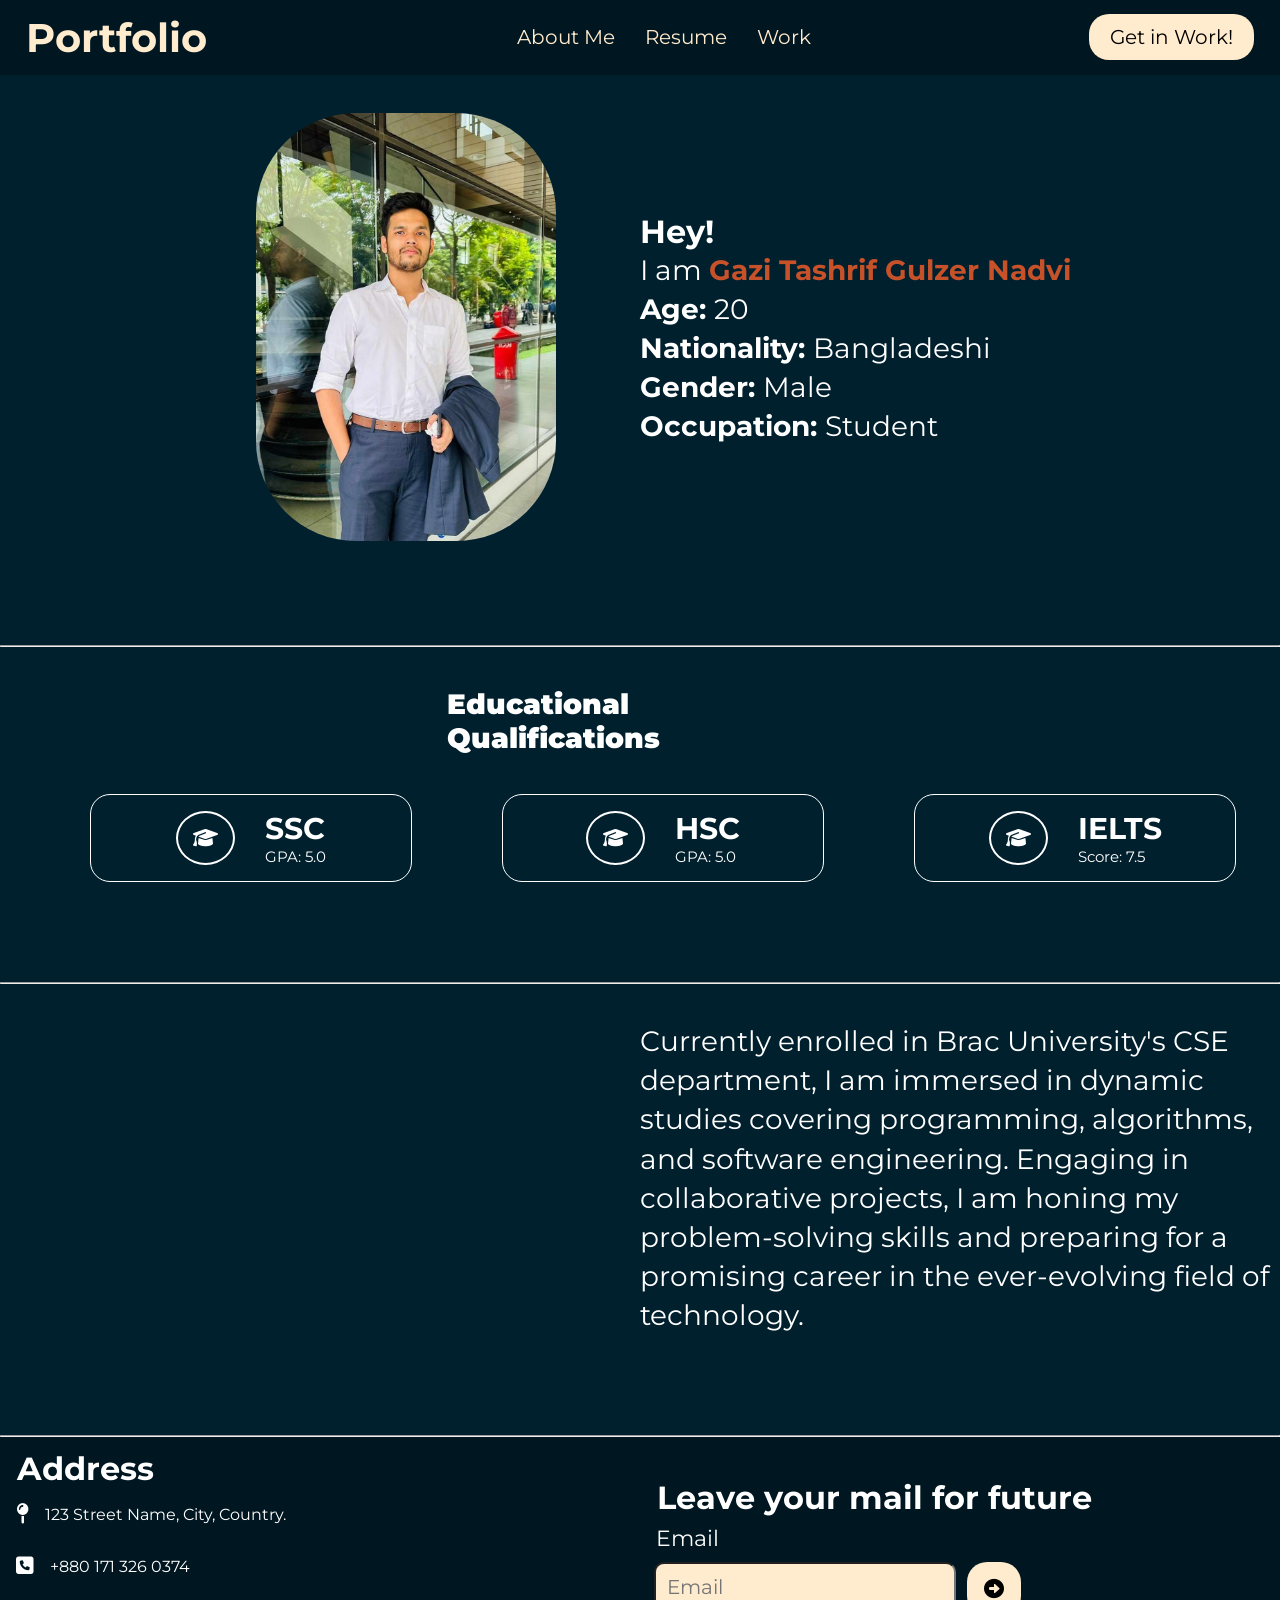
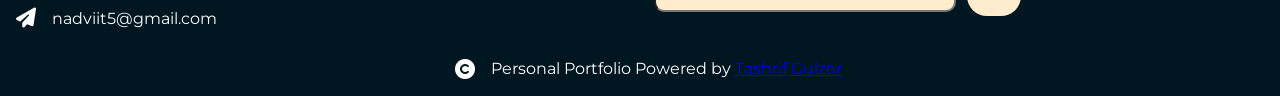
==== index.html @ d487ed5c "Add files via upload" ====
<!DOCTYPE html>
<html>
    <head>
        <meta charset="UTF-8">
        <meta name="viewport" content="width=device-width, initial-scale=1.0">
        <title>Portfolio</title>
        <link rel="stylesheet" href="x.css">
        <link rel="stylesheet" href="https://cdnjs.cloudflare.com/ajax/libs/font-awesome/6.4.2/css/all.min.css">
    </head>
    <body>
        <nav>
            <div class="row">
                <div class="col-4">
                    <h1>Portfolio</h1>
                </div>
                <div class="col-4">
                    <ul>
                        <li><a href="index.html">About Me</a></li>
                        <li><a href="#">Resume</a></li>
                        <li><a href="#">Work</a></li>
                    </ul>
                </div>
                <div class="col-4">
                    <button><p>Get in Work!</p></button>
                    
                </div>
            </div>
        </nav>
        <div class="container">
            <div class="row">
                <div class="col-6">
                    <img src="me.jpg" alt="Nadvi">
                </div>
                <div class="col-6 info">
                    <h1>Hey!</h1>
                    <p>I am <b class="flicker-animation">Gazi Tashrif Gulzer Nadvi</b></p>
                    <p><b>Age: </b>20</p>
                    <p><b>Nationality: </b>Bangladeshi</p>
                    <p><b>Gender: </b>Male</p>
                    <p><b>Occupation: </b>Student</p>
                </div>
            </div>
        </div>

        <hr>

        <header>Educational Qualifications</header>

        <div class="container">
            <div class="row">
                <div class="col-3 box">
                    <i class="fa-solid fa-graduation-cap"></i>
                    <div class="result">
                        <h1>SSC</h1>
                        <p>GPA: 5.0</p>
                    </div>
                </div>
                <div class="col-3 box">
                    <i class="fa-solid fa-graduation-cap"></i>
                    <div class="result">
                        <h1>HSC</h1>
                        <p>GPA: 5.0</p>
                    </div>
                </div>
                <div class="col-3 box">
                    <i class="fa-solid fa-graduation-cap"></i>
                    <div class="result">
                        <h1>IELTS</h1>
                        <p>Score: 7.5</p>
                    </div>
                </div>
            </div>
        </div>

        <hr>

        <div class="container">
            <div class="row">
                <div class="col-6">
                    <img src="https://th.bing.com/th/id/R.ac747a5780bc24dac1373ce93c0407ec?rik=k%2bmH39Siom0SNw&riu=http%3a%2f%2fblog.brac.net%2fwp-content%2fuploads%2f2014%2f01%2fBRAC-U-396x400.jpeg&ehk=rAen4sv8G%2bjflAZY8sUVjirXADnQ3%2f8BGHMHeflgrEE%3d&risl=&pid=ImgRaw&r=0&sres=1&sresct=1" alt="">
                </div>
                <div class="col-6">
                    <p>Currently enrolled in Brac University's CSE department, I am immersed in dynamic studies covering programming, algorithms, and software engineering. Engaging in collaborative projects, I am honing my problem-solving skills and preparing for a promising career in the ever-evolving field of technology.</p>
                </div>
            </div>
        </div>

        <hr>
        
        <footer>
            <div class="row">
                <div class="col-6">
                    <h1>Address</h1>
                    <div class="row">
                        <i class="fa-solid fa-map-pin"></i>
                        <span>123 Street Name, City, Country.</span><br/>
                    </div>
                    <div class="row">
                        <i class="fa-solid fa-square-phone"></i>
                        <span>+880 171 326 0374</span>
                    </div>
                    <div class="row">
                        <i class="fa-solid fa-paper-plane"></i>
                        <span>nadviit5@gmail.com</span>
                    </div>                    
                </div>
                <div class="col-6">
                    <h1>Leave your mail for future</h1>
                    <form action="email">Email</form>
                    <div class="row">
                        <input name="email" type="text" placeholder="Email">
                        <button><i class="fa-solid fa-circle-right"></i></button>
                    </div>
                </div>
            </div>
            <div class="credits">
                <ul>
                    <li><i class="fa-solid fa-copyright"></i></li>
                    <li><p>Personal Portfolio Powered by <a href="index.html">Tashrif Gulzer</a></p></li>
                </ul>
            </div>
        </footer>

    </body>
</html>
---- x.css ----
@import url('https://fonts.googleapis.com/css2?family=Montserrat:wght@300;500;600;700&display=swap');

*{
    margin: 0;
    padding: 0;
    font-family: "Montserrat", san-serif;
}

body{
    background-color: #00202e;
    color: #fff;
}

nav{
    padding-left:2%;
    padding-right:2%;
    padding-top: 1%;
    padding-bottom: 1%;
    justify-content: center;
    align-items: center;
    background-color: #001620;
}

nav div.row div.col-4 h1{
    color:blanchedalmond;
    font-size: 40px;
}

nav div.row div.col-4 ul{
    display: flex;
    margin: auto;
    margin-left: 20%;
    
}

nav div.row div.col-4 ul li{
    float:center;
    list-style: none;
}

nav div.row div.col-4 ul li a{
    text-decoration: none;
    color:blanchedalmond;
    padding-right: 30px;
    font-size: 20px;
}

nav div.row div.col-4 ul li a:hover{
    text-decoration: underline;
    color: #c7522a;
}

button{
    background-color: blanchedalmond;
    border: 1px solid transparent;
    font-size: 20px;
    padding-top: 10px;
    padding-left: 20px;
    padding-bottom: 10px;
    padding-right: 20px;
    border-radius: 20px;
}

button:hover{
    color: #fff;
    background-color: #c7522a;
    border-color: #ffffea;
    font-weight: 900;
}

nav div.row div.col-4 button{
    float:right;
}

div.container{
    width: 100%;
    margin-top: 3%;
}

div.container div.row div.col-6 img{
    width: 300px;
    border-radius: 100px;
    margin-left: 40%;
    transition: all 1.5s ease-in-out;
}

div.container div.row div.col-6>p{
    font-size: 28px;
    line-height: 1.4;
}

div.container div.row div.col-6>p b{
    font-weight: bolder;
}

div.container div.row div.info{
    display: block;
    margin: auto;
}

@keyframes flicker-animation {
    0%   {opacity: 1;}
    50% {opacity: 0;}
    100% {opacity: 1;}
  }
  
  .flicker-animation {
   color: #c7522a;
   animation: flicker-animation 0.0001s infinite;
}

hr{
    margin-top: 100px;;
}

header{
    width: 387px;
    margin: auto;
    padding-top: 40px;
    font-size: 28px;
    font-weight: 900;
}

i{
    border: 2px solid #fff;
    border-radius: 50%;
    padding:15px;
    font-size: 20px;
}

div.container div.row div.box{
    display: flex;
    justify-content: center;
    align-items: center;
    border: 1px solid #fff;
    margin-left: 90px;
    padding-top: 15px;
    padding-bottom: 15px;
    border-radius: 20px;
    transition: all 0.6s ease;
}

div.container div.row div.box .result{
    padding-left: 30px;
    font-size: 15px;
}

div.container div.row div.box:hover{
    color:#c7522a;
    border: 1px solid #c7522a;
    border-radius: 60%;
    background-color: #e5c185;
}

.current{
    margin-left: 30px;
}

footer{
    background-color: #001620;
}

footer i{
    border:1px solid transparent;
}

footer h1{
    margin-left: 17px;
    margin-top: 12px;
}

footer form{
    font-size: 22px;
    padding-left: 16px;
    border-top-width: 2px;
    padding-top: 8px;
}

footer input{
    font-size: 20px;
    padding: 11px;
    margin-left: 14px;
    margin-top: 7px;
    margin-right: 11px;
    border-radius: 10px;
    background-color: blanchedalmond;
    color: #00202e;
}

footer button{
    padding: 0px;
    margin-top: 10px;
}

.credits{
    display: flex;
    justify-content: center;
}

.credits ul li{
    list-style: none;
    padding-left: 0px;
    float: left;
}

.credits ul li p{
    padding-top: 15px;
}








.row{
    width: 100%;
    display: flex;
    flex-wrap:wrap;
    align-items:center;
}

.row::after{
    display: table;
    clear: both;
    content:"";
}


.col-1{width:8.33%;}
.col-2{width:16.66%;}
.col-3{width:25%;}
.col-4{width:33.33%;}
.col-5{width:41.66%;}
.col-6{width:50%;}
.col-7{width:58.33%;}
.col-8{width:66.66%;}
.col-9{width:75%;}
.col-10{width:83.33%;}
.col-11{width:91.66%;}
.col-12{width:100%;}
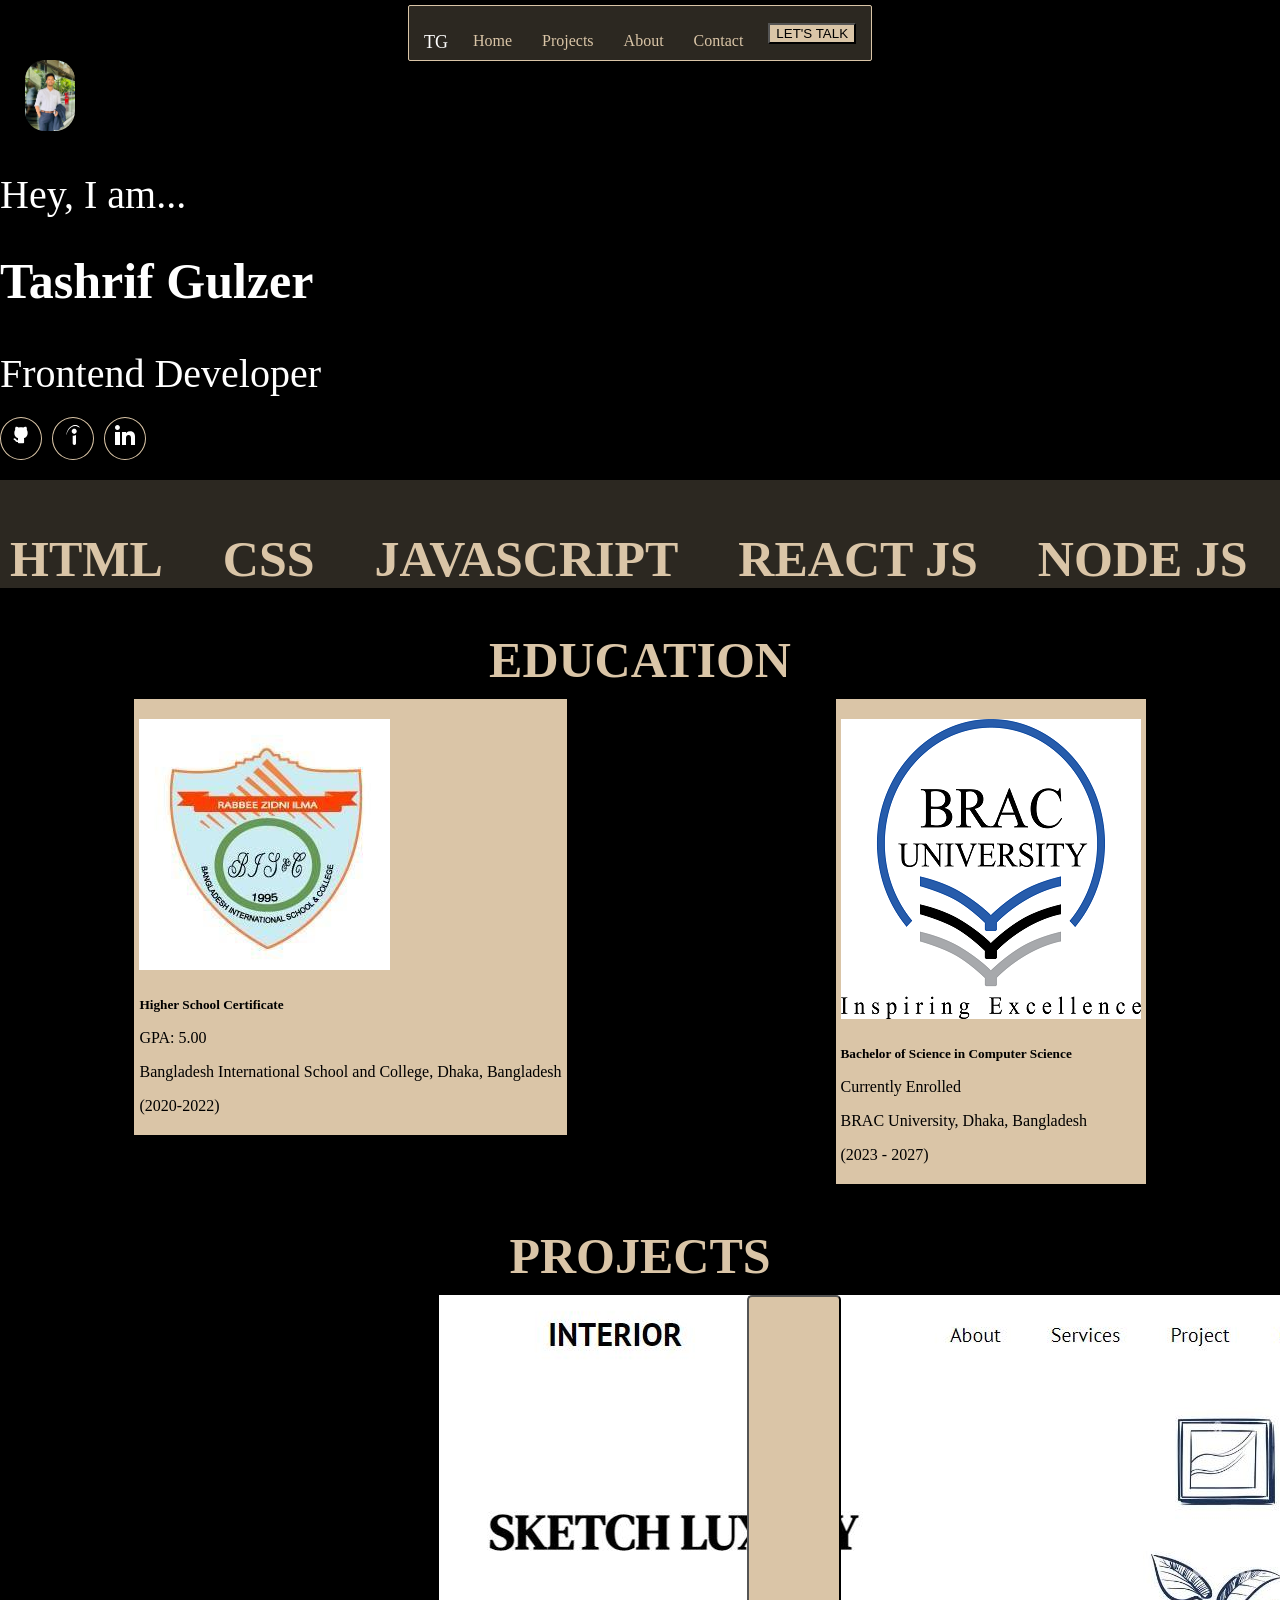
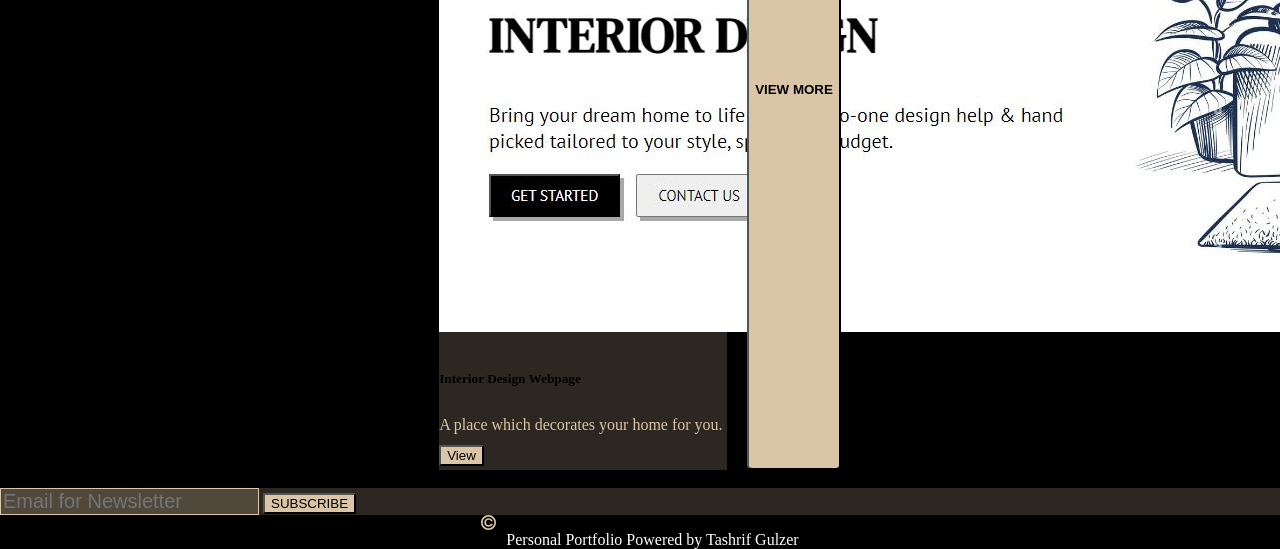
==== commit b1a9eae1: "Add files via upload" ====
--- a/index.html
+++ b/index.html
@@ -1,125 +1,224 @@
 <!DOCTYPE html>
-<html>
-    <head>
-        <meta charset="UTF-8">
-        <meta name="viewport" content="width=device-width, initial-scale=1.0">
-        <title>Portfolio</title>
-        <link rel="stylesheet" href="x.css">
-        <link rel="stylesheet" href="https://cdnjs.cloudflare.com/ajax/libs/font-awesome/6.4.2/css/all.min.css">
-    </head>
-    <body>
-        <nav>
-            <div class="row">
-                <div class="col-4">
-                    <h1>Portfolio</h1>
-                </div>
-                <div class="col-4">
-                    <ul>
-                        <li><a href="index.html">About Me</a></li>
-                        <li><a href="#">Resume</a></li>
-                        <li><a href="#">Work</a></li>
-                    </ul>
-                </div>
-                <div class="col-4">
-                    <button><p>Get in Work!</p></button>
-                    
-                </div>
-            </div>
-        </nav>
-        <div class="container">
-            <div class="row">
-                <div class="col-6">
-                    <img src="me.jpg" alt="Nadvi">
-                </div>
-                <div class="col-6 info">
-                    <h1>Hey!</h1>
-                    <p>I am <b class="flicker-animation">Gazi Tashrif Gulzer Nadvi</b></p>
-                    <p><b>Age: </b>20</p>
-                    <p><b>Nationality: </b>Bangladeshi</p>
-                    <p><b>Gender: </b>Male</p>
-                    <p><b>Occupation: </b>Student</p>
-                </div>
-            </div>
-        </div>
-
-        <hr>
-
-        <header>Educational Qualifications</header>
-
-        <div class="container">
-            <div class="row">
-                <div class="col-3 box">
-                    <i class="fa-solid fa-graduation-cap"></i>
-                    <div class="result">
-                        <h1>SSC</h1>
-                        <p>GPA: 5.0</p>
+<html lang="en">
+<head>
+    <meta charset="UTF-8">
+    <meta name="viewport" content="width=device-width, initial-scale=1.0">
+    <title>Tashrif Gulzer</title>
+    <link rel="stylesheet" href="style.css">
+    <link rel="stylesheet" href="bootstrap-5.0.2-dist\css\bootstrap-grid.min.css">
+    <link rel="stylesheet" href="bootstrap-5.0.2-dist\css\bootstrap.min.css">
+    <script src="script.js"></script>
+    
+</head>
+<body>
+   <nav class="navigateBar">
+    <div class="navigate navigate-all">
+        <p class="title">TG</p>
+        <p class="link home" id="home">Home</p>
+        <p class="link project" id="project">Projects</p>
+        <p class="link about" id="about">About</p>
+        <p class="link contact" id="contact">Contact</p>
+        <button onclick="" class="btn btn-talk" id="let-talk">LET'S TALK</button>
+    </div>
+    <div class="navigate navigate-sm">
+        <div class="navigate-flex">
+        <p class="title title-sm">TG</p>
+        <button onclick="" class="btn-talk open-button" id="open-button">
+            <?xml version="1.0" encoding="iso-8859-1"?>
+            <!-- Uploaded to: SVG Repo, www.svgrepo.com, Generator: SVG Repo Mixer Tools -->
+            <!DOCTYPE svg PUBLIC "-//W3C//DTD SVG 1.1//EN" "http://www.w3.org/Graphics/SVG/1.1/DTD/svg11.dtd">
+            <svg fill="#000000" version="1.1" id="Capa_1" xmlns="http://www.w3.org/2000/svg" xmlns:xlink="http://www.w3.org/1999/xlink" 
+                width="25px" height="25px" viewBox="0 0 24.75 24.75" xml:space="preserve"
+                >
+            <g>
+                <path d="M0,3.875c0-1.104,0.896-2,2-2h20.75c1.104,0,2,0.896,2,2s-0.896,2-2,2H2C0.896,5.875,0,4.979,0,3.875z M22.75,10.375H2
+                    c-1.104,0-2,0.896-2,2c0,1.104,0.896,2,2,2h20.75c1.104,0,2-0.896,2-2C24.75,11.271,23.855,10.375,22.75,10.375z M22.75,18.875H2
+                    c-1.104,0-2,0.896-2,2s0.896,2,2,2h20.75c1.104,0,2-0.896,2-2S23.855,18.875,22.75,18.875z" fill="#000"/>
+            </g>
+            </svg>
+        </div>
+    <div class="link-option" id="link-option">
+        <div class="open-link-option">
+            <p class="link home" id="home">Home</p>
+            <p class="link project" id="project">Projects</p>
+            <p class="link about" id="about">About</p>
+            <p class="link contact" id="contact">Contact</p>
+            <button onclick="" class="btn btn-talk" id="">LET'S TALK</button>
+        </div>
+    </div>
+    <!-- </div> -->
+   </nav>
+   <div class="row">
+    <div class="col-md-6 left-img">
+        <img src="me.jpg" class="img-fluid img-main" alt="Thumbnail picture">
+    </div>
+    <div class="col-md-6 write">
+        <div class="writing">
+            <p>Hey, I am...</p>
+            <h1>Tashrif Gulzer</h1>
+            <p class="occupation">Frontend Developer</p>
+        <div class="social-link">
+            <div class="github" id="github">
+                <?xml version="1.0" encoding="utf-8"?><!-- Uploaded to: SVG Repo, www.svgrepo.com, Generator: SVG Repo Mixer Tools -->
+<svg width="20px" height="20px" viewBox="0 0 24 24" fill="none" xmlns="http://www.w3.org/2000/svg">
+<path d="M18.6713 2.62664C18.5628 2.36483 18.3534 2.16452 18.0959 2.07627L18.094 2.07564L18.0922 2.07501L18.0884 2.07374L18.0805 2.07114L18.0636 2.06583C18.0518 2.06223 18.039 2.05856 18.0252 2.05487C17.9976 2.04749 17.966 2.04007 17.9305 2.03319C17.8593 2.01941 17.7728 2.00787 17.6708 2.00279C17.466 1.99259 17.2037 2.00858 16.8817 2.08054C16.3447 2.20053 15.6476 2.47464 14.7724 3.03631C14.7152 3.07302 14.6572 3.11096 14.5985 3.15016C14.5397 3.13561 14.4809 3.12155 14.422 3.108C12.8261 2.74083 11.1742 2.74083 9.57825 3.108C9.51933 3.12156 9.46049 3.13561 9.40173 3.15017C9.34298 3.11096 9.28499 3.07302 9.22775 3.03631C8.35163 2.47435 7.65291 2.20029 7.11455 2.08039C6.79179 2.00852 6.52891 1.99262 6.324 2.00278C6.22186 2.00784 6.13536 2.01931 6.06428 2.03299C6.0288 2.03982 5.99732 2.04717 5.96983 2.05447C5.95609 2.05812 5.94336 2.06176 5.93163 2.06531L5.91481 2.07056L5.90698 2.07311L5.9032 2.07437L5.90135 2.07499L5.89952 2.07561C5.63979 2.16397 5.42877 2.36623 5.32049 2.63061C4.91716 3.6154 4.8101 4.70134 5.00435 5.74306C5.01379 5.79367 5.02394 5.84418 5.0348 5.89458C4.99316 5.95373 4.9527 6.01368 4.91343 6.07439C4.30771 7.01089 3.98553 8.12791 4.00063 9.27493C4.00208 11.7315 4.71965 13.4139 5.9332 14.4965C6.62014 15.1093 7.41743 15.4844 8.21873 15.7208C8.31042 15.7479 8.40217 15.7731 8.49381 15.7967C8.48043 15.8432 8.46796 15.8901 8.45641 15.9373C8.40789 16.1357 8.37572 16.3394 8.36083 16.5461C8.35948 16.5648 8.35863 16.5835 8.35829 16.6022L8.32436 18.421L8.32417 18.4407C8.32417 18.4464 8.32417 18.4521 8.32417 18.4577C8.26262 18.473 8.20005 18.4843 8.13682 18.4916C7.942 18.5141 7.74467 18.4977 7.5561 18.4434C7.36752 18.3891 7.19127 18.2979 7.03752 18.1749C6.88377 18.0519 6.75553 17.8994 6.66031 17.7261L6.6505 17.7087C6.38836 17.2535 6.02627 16.8639 5.59142 16.5695C5.15656 16.275 4.6604 16.0836 4.14047 16.0099C3.59365 15.9324 3.08753 16.3128 3.01002 16.8597C2.93251 17.4065 3.31296 17.9126 3.85978 17.9901C4.07816 18.0211 4.28688 18.1015 4.47012 18.2256C4.65121 18.3482 4.80277 18.5103 4.9134 18.7C5.1346 19.0992 5.43165 19.4514 5.78801 19.7365C6.14753 20.0242 6.56032 20.2379 7.00272 20.3653C7.43348 20.4893 7.88392 20.5291 8.32949 20.4825C8.33039 20.7224 8.33103 20.9065 8.33103 21C8.33103 21.5523 8.75521 22 9.27847 22H14.7558C15.279 22 15.7032 21.5523 15.7032 21V17.2095C15.729 16.7802 15.685 16.3499 15.5738 15.9373C15.5585 15.8805 15.5419 15.824 15.5241 15.7679C15.5838 15.753 15.6435 15.7373 15.7032 15.7208C16.5277 15.4937 17.3513 15.1224 18.0588 14.4983C19.2791 13.4217 19.9982 11.7379 19.9996 9.27493C20.0147 8.12791 19.6925 7.01089 19.0868 6.07439C19.0475 6.01358 19.007 5.95354 18.9652 5.89429C18.976 5.84399 18.9861 5.79358 18.9955 5.74306C19.1893 4.69934 19.0795 3.61142 18.6713 2.62664Z" fill="#ffff"/>
+</svg>
+            </div>
+            <div class="indeed" id="indeed">
+                <?xml version="1.0" encoding="utf-8"?><!-- Uploaded to: SVG Repo, www.svgrepo.com, Generator: SVG Repo Mixer Tools -->
+<svg fill="#000000" width="20px" height="20px" viewBox="0 0 32 32" xmlns="http://www.w3.org/2000/svg">
+<path d="M19.76 13.745c-3.197 1.64-6.776-1.417-5.661-4.833 1.12-3.417 5.813-3.767 7.423-0.552 1.005 1.973 0.219 4.389-1.761 5.389zM15.469 0.76c3.291-1.197 7.057-1.135 9.875 1.313 0.593 0.489 1.063 1.115 1.364 1.828 0.281 0.916-1-0.095-1.172-0.224-0.891-0.609-1.853-1.099-2.869-1.464-5.552-1.697-10.803 1.396-14.047 6.208-1.323 2.12-2.333 4.423-3 6.833-0.063 0.297-0.156 0.584-0.281 0.86-0.145 0.271-0.068-0.735-0.068-0.765 0.12-1.005 0.313-2.005 0.573-2.985 1.505-5.244 4.839-9.609 9.625-11.609zM15.516 28.755v-11.687c0.333 0.036 0.645 0.052 0.979 0.052 1.516 0.005 3-0.412 4.297-1.193v12.823c0 1.1-0.204 1.907-0.699 2.439-0.495 0.541-1.197 0.839-1.932 0.812-0.724 0.027-1.421-0.271-1.907-0.812-0.489-0.537-0.744-1.349-0.744-2.433z" fill="#ffff"/>
+</svg>
+            </div>
+            <div class="linkedin" id="linkedin">
+                <?xml version="1.0" encoding="UTF-8" standalone="no"?>
+<!-- Uploaded to: SVG Repo, www.svgrepo.com, Generator: SVG Repo Mixer Tools -->
+<svg width="20px" height="20px" viewBox="0 0 20 20" version="1.1" xmlns="http://www.w3.org/2000/svg" xmlns:xlink="http://www.w3.org/1999/xlink">
+
+<title>linkedin [#161]</title>
+<desc>Created with Sketch.</desc>
+<defs>
+
+</defs>
+<g id="Page-1" stroke="none" stroke-width="1" fill="none" fill-rule="evenodd">
+    <g id="Dribbble-Light-Preview" transform="translate(-180.000000, -7479.000000)" fill="#fffff">
+        <g id="icons" transform="translate(56.000000, 160.000000)">
+            <path d="M144,7339 L140,7339 L140,7332.001 C140,7330.081 139.153,7329.01 137.634,7329.01 C135.981,7329.01 135,7330.126 135,7332.001 L135,7339 L131,7339 L131,7326 L135,7326 L135,7327.462 C135,7327.462 136.255,7325.26 139.083,7325.26 C141.912,7325.26 144,7326.986 144,7330.558 L144,7339 L144,7339 Z M126.442,7323.921 C125.093,7323.921 124,7322.819 124,7321.46 C124,7320.102 125.093,7319 126.442,7319 C127.79,7319 128.883,7320.102 128.883,7321.46 C128.884,7322.819 127.79,7323.921 126.442,7323.921 L126.442,7323.921 Z M124,7339 L129,7339 L129,7326 L124,7326 L124,7339 Z" id="linkedin-[#161]" fill="#ffff">
+
+</path>
+        </g>
+    </g>
+</g>
+</svg>
+            </div>
+        </div>
+        </div>
+    </div>
+   </div>
+   <div class="headline mb-5">
+    <div class="marquee">
+        <div class="marquee-content">
+            <p class="skill-set">HTML</p>
+            
+            <p class="skill-set">CSS</p>
+            
+            <p class="skill-set">Javascript</p>
+            
+            <p class="skill-set">React JS</p>
+            
+            <p class="skill-set">Node JS</p>
+            
+            <p class="skill-set">Bootstrap 5</p>
+            
+            <p class="skill-set">Python</p>
+            
+            <!-- Duplicate the content for seamless scrolling -->
+            <p class="skill-set">HTML</p>
+            <p class="skill-set">CSS</p>
+            <p class="skill-set">Javascript</p>
+            <p class="skill-set">React JS</p>
+            <p class="skill-set">Node JS</p>
+            <p class="skill-set">Bootstrap 5</p>
+            <p class="skill-set">Python</p>
+        </div>
+    </div>
+   </div>
+   <div class="education">
+    <div class="education-head">
+        <h1>EDUCATION</h1>
+    </div>
+    <div class="row edu">
+        <div class="col-md-6 mb-5">
+            <div class="card card-body-bg">
+                <div class="card-body ">
+                    <div class="row edu-card">
+                        <div class="col-md-3 mb-3">
+                            <img src="20232-bangladesh-international-school-college-logo.jpg" class="img-thumbnail" alt="...">
+                        </div>
+                        <div class="col-md-9">
+                            <h5 class="card-title">Higher School Certificate</h5>
+                            <p class="card-text">GPA: 5.00</p>
+                            <p class="card-text">Bangladesh International School and College, Dhaka, Bangladesh</p>
+                            <p class="card-text">(2020-2022)</p>
+                        </div>
                     </div>
                 </div>
-                <div class="col-3 box">
-                    <i class="fa-solid fa-graduation-cap"></i>
-                    <div class="result">
-                        <h1>HSC</h1>
-                        <p>GPA: 5.0</p>
+            </div>
+        </div>
+        <div class="col-md-6 mb-5">
+            <div class="card card-body-bg">
+                <div class="card-body">
+                    <div class="row edu-card">
+                        <div class="col-md-3 mb-3">
+                            <img src="bracu_logo.png" class="img-thumbnail" alt="...">
+                        </div>
+                        <div class="col-md-9">
+                            <h5 class="card-title">Bachelor of Science in Computer Science</h5>
+                            <p class="card-text">Currently Enrolled</p>
+                            <p class="card-text">BRAC University, Dhaka, Bangladesh</p>
+                            <p class="card-text">(2023 - 2027)</p>
+                        </div>
                     </div>
                 </div>
-                <div class="col-3 box">
-                    <i class="fa-solid fa-graduation-cap"></i>
-                    <div class="result">
-                        <h1>IELTS</h1>
-                        <p>Score: 7.5</p>
-                    </div>
-                </div>
-            </div>
-        </div>
-
-        <hr>
-
-        <div class="container">
-            <div class="row">
-                <div class="col-6">
-                    <img src="https://th.bing.com/th/id/R.ac747a5780bc24dac1373ce93c0407ec?rik=k%2bmH39Siom0SNw&riu=http%3a%2f%2fblog.brac.net%2fwp-content%2fuploads%2f2014%2f01%2fBRAC-U-396x400.jpeg&ehk=rAen4sv8G%2bjflAZY8sUVjirXADnQ3%2f8BGHMHeflgrEE%3d&risl=&pid=ImgRaw&r=0&sres=1&sresct=1" alt="">
-                </div>
-                <div class="col-6">
-                    <p>Currently enrolled in Brac University's CSE department, I am immersed in dynamic studies covering programming, algorithms, and software engineering. Engaging in collaborative projects, I am honing my problem-solving skills and preparing for a promising career in the ever-evolving field of technology.</p>
-                </div>
-            </div>
-        </div>
-
-        <hr>
-        
-        <footer>
-            <div class="row">
-                <div class="col-6">
-                    <h1>Address</h1>
-                    <div class="row">
-                        <i class="fa-solid fa-map-pin"></i>
-                        <span>123 Street Name, City, Country.</span><br/>
-                    </div>
-                    <div class="row">
-                        <i class="fa-solid fa-square-phone"></i>
-                        <span>+880 171 326 0374</span>
-                    </div>
-                    <div class="row">
-                        <i class="fa-solid fa-paper-plane"></i>
-                        <span>nadviit5@gmail.com</span>
-                    </div>                    
-                </div>
-                <div class="col-6">
-                    <h1>Leave your mail for future</h1>
-                    <form action="email">Email</form>
-                    <div class="row">
-                        <input name="email" type="text" placeholder="Email">
-                        <button><i class="fa-solid fa-circle-right"></i></button>
-                    </div>
-                </div>
-            </div>
-            <div class="credits">
-                <ul>
-                    <li><i class="fa-solid fa-copyright"></i></li>
-                    <li><p>Personal Portfolio Powered by <a href="index.html">Tashrif Gulzer</a></p></li>
-                </ul>
-            </div>
-        </footer>
-
-    </body>
+            </div>
+        </div>
+    </div>
+   </div>
+
+   <div class="project mb-5">
+    <div class="education-head">
+        <h1>PROJECTS</h1>
+    </div>
+    <div class="row project-row">
+        <div class="card col-3 project-display" style="width: 18rem;">
+            <img src="interior-pro-1.jpg" class="card-img-top" alt="...">
+            <div class="card-body project-body">
+            <h5 class="card-title">Interior Design Webpage</h5>
+            <p class="card-text">A place which decorates your home for you.</p>
+            <button onclick="" class="btn btn-talk btn-view" id="">View</button>
+            </div>
+        </div>
+        <!-- <div class="col-3 project-display"> -->
+            <button onclick="" class="col-3 btn btn-talk btn-view-more" id="view-more"><p>VIEW MORE</p></button>
+        <!-- </div> -->
+    </div>
+    </div>
+<br>
+    <div class="newsletter mb-3">
+        <div class="container-md row newsletter-inner">
+            <div class="input-group mb-5 mt-5">
+                <input type="text" class="form-control" placeholder="Email for Newsletter" aria-label="Recipient's username" aria-describedby="button-addon2">
+                <button onclick="subscribe()" class="btn btn-talk" type="button" id="button-addon2 btn-subscribe">SUBSCRIBE</button>
+              </div>              
+        </div>
+    </div>
+
+    <div class="footer mb-3">
+        <div class="container-md footer-inner">
+            <div class="copyright-logo">
+                <?xml version="1.0" encoding="iso-8859-1"?>
+                <!-- Uploaded to: SVG Repo, www.svgrepo.com, Generator: SVG Repo Mixer Tools -->
+                <!DOCTYPE svg PUBLIC "-//W3C//DTD SVG 1.1//EN" "http://www.w3.org/Graphics/SVG/1.1/DTD/svg11.dtd">
+                <svg fill="#DAC5A7" height="15px" width="15px" version="1.1" id="Capa_1" xmlns="http://www.w3.org/2000/svg" xmlns:xlink="http://www.w3.org/1999/xlink" 
+                    viewBox="0 0 367.467 367.467" xml:space="preserve">
+                <g>
+                    <path d="M183.73,0.018C82.427,0.018,0,82.404,0,183.733c0,101.289,82.427,183.716,183.73,183.716
+                        c101.315,0,183.737-82.427,183.737-183.716C367.467,82.404,285.045,0.018,183.73,0.018z M183.73,326.518
+                        c-78.743,0-142.798-64.052-142.798-142.784c0-78.766,64.055-142.817,142.798-142.817c78.752,0,142.807,64.052,142.807,142.817
+                        C326.536,262.466,262.481,326.518,183.73,326.518z"/>
+                    <path d="M244.036,217.014c-11.737,20.141-33.562,32.635-56.956,32.635c-36.329,0-65.921-29.585-65.921-65.915
+                        c0-36.36,29.592-65.955,65.921-65.955c23.395,0,45.219,12.54,56.956,32.641l1.517,2.627h44.28l-2.658-7.129
+                        c-7.705-20.413-21.225-37.769-39.122-50.157c-17.942-12.42-39.017-19.009-60.973-19.009c-58.981,0-106.946,48.006-106.946,106.982
+                        c0,58.98,47.965,106.941,106.946,106.941c21.956,0,43.03-6.567,60.973-19.006c17.897-12.391,31.417-29.741,39.122-50.154
+                        l2.658-7.133h-44.28L244.036,217.014z"/>
+                </g>
+                </svg>
+            </div>
+            <div class="copyright-writing">
+                <p>Personal Portfolio Powered by Tashrif Gulzer</p>
+            </div>
+        </div>
+    </div>
+
+</body>
 </html>
--- a/style.css
+++ b/style.css
@@ -0,0 +1,320 @@
+body{
+    margin: 0px;
+    padding: 0px;
+    background-color: #000 !important;
+}
+
+p, h1, h5{
+    margin-bottom: 0px !important;
+    color: white !important;
+}
+
+.navigateBar{
+    width: 100%;
+    display: flex;
+    justify-content: space-around;
+    height: 55px;
+    margin-bottom: 5px;
+}
+
+.navigate{
+    position: fixed;
+    width: auto;
+    display: flex;
+    gap: 20px;
+    align-items: center;
+    background-color: rgba(218, 197, 167, 0.2);
+    backdrop-filter: blur(20px);
+    border: 1px solid #DAC5A7;
+    padding-top: 5px;
+    padding-left: 15px;
+    padding-right: 15px;
+    padding-bottom: 5px;
+    border-radius: 2px;
+    margin-top: 5px;
+    color: #DAC5A7 !important;
+}
+
+.title{
+    font-size: 18px;
+}
+
+.link{
+    text-decoration: none;
+    color: #DAC5A7 !important;
+    cursor: pointer;
+    transition: color 0.8s ease;
+    transition: background-color 0.8s ease;
+    padding: 5px;
+    border-radius: 10px;
+    
+}
+
+.link:hover, .github:hover, .indeed:hover, .linkedin:hover, .open-button:hover{
+    color: white !important;
+    background-color: rgba(218, 197, 167, 0.3);
+
+}
+
+.btn-talk, .btn-project{
+    border-radius: 0px !important;
+    color: black !important;
+    background-color: #DAC5A7 !important;
+    transition: background-color 0.5s ease-in !important;
+}
+
+.btn-talk:hover, .btn-project:hover{
+    background-color: white !important;
+}
+
+.left-img{
+    width: 100px;
+    display: flex;
+    justify-content: center;
+    padding: 0% !important;
+
+}
+
+.img-main{
+    width: 50%;
+    height: 50%;
+    border-radius: 20px;
+    transition: margin-left 0.2s ease-in;
+}
+
+.img-main:hover{
+    margin-left: 20px;
+}
+
+.social-link{
+    margin-top: 20px;
+    display: flex;
+    gap: 10px;
+}
+
+.github, .indeed, .linkedin{
+    border: 1px solid #DAC5A7;
+    padding: 10px;
+    padding-top: 7px;
+    border-radius: 100%;
+    transition: background-color 0.8s ease;
+    cursor: pointer;
+}
+
+.row{
+    width: 100%;
+}
+
+.write{
+    width: auto;
+    display: flex;
+    flex-direction: column;
+    justify-content: center;
+    padding: 0% !important;
+}
+
+.writing p{
+    font-size: 40px;
+}
+
+.writing h1{
+    font-size: 50px;
+}
+
+.headline {
+    position: relative;
+    z-index: -2;
+    margin-top: 20px;
+    width: 100%;
+    overflow: hidden; /* Hides overflow to ensure continuous scrolling */
+    background-color:  rgba(218, 197, 167, 0.2);
+}
+
+.marquee {
+    display: flex;
+    white-space: nowrap; /* Prevents text wrapping */
+}
+
+.marquee-content {
+    display: flex;
+    gap: 40px;
+    animation: marquee 15s linear infinite; /* Adjust the duration as needed */
+}
+
+@keyframes marquee {
+    from {
+        transform: translateX(0);
+    }
+    to {
+        transform: translateX(-50%); /* Moves by 50% to create a continuous loop */
+    }
+}
+
+.skill-set {    
+    color: #DAC5A7 !important;
+    display: inline-block;
+    font-size: 50px;
+    font-weight: 900;
+    text-transform: uppercase;
+    padding: 0 10px; /* Adds spacing between items */
+}
+
+.education-head{
+    display: flex;
+    justify-content: center;
+    margin-bottom: 10px;
+    margin-top: 10px;
+}
+
+.education-head h1{
+    color: #DAC5A7 !important;
+}
+
+.edu{
+    display: flex;
+    justify-content: space-around !important;
+    margin: 0px !important;
+}
+
+.education-head h1{
+    font-size: 50px;
+    font-weight: 800;
+}
+
+.card-body-bg{
+    background-color: #DAC5A7 !important;
+    position: relative;
+    z-index: -2;
+}
+
+.card-title{
+    color: #000 !important;
+}
+
+.edu-card{
+    padding: 20px 5px 20px 5px;
+}
+
+.card-text{
+    color: black !important;
+}
+
+.project-row{
+    display: flex;
+    gap: 20px;
+    justify-content: center !important;
+}
+
+.project-display{
+    background-color: rgba(218, 197, 167, 0.2) !important;
+    line-height: 30px;
+}
+
+.project-body p{
+    color: #DAC5A7 !important;
+}
+
+.btn-view{
+    margin-top: 5px;
+}
+
+.btn-view-more{
+    border-radius: 5px !important;
+}
+
+.btn-view-more p{
+    font-weight: 800;
+    color: #000 !important;
+    
+}
+
+.newsletter{
+    background-color: rgba(218, 197, 167, 0.2) !important;
+    display: flex;
+    justify-content: center;
+}
+
+.newsletter-inner div input{
+    font-size: 20px;
+    background-color: rgba(218, 197, 167, 0.2);
+    color: #DAC5A7;
+    border: 1px solid #DAC5A7;
+}
+
+.footer-inner{
+    display: flex;
+    gap: 10px;
+    text-align: center;
+    align-content: center;
+    justify-content: center;
+}
+
+.navigate-sm{
+    width: 100%;
+    display: none;
+    /* display: block; */
+}
+
+.navigate-flex{
+    width: 100%;
+    justify-content: space-between;
+    display: none;
+    /* display: flex; */
+}
+
+.title-sm, .open-button{
+    font-size: 25px;
+    cursor: pointer;
+    padding: 0px 5px 0px 5px;
+}
+
+.link-option{
+    display: none;
+    /* display: block; */
+}
+
+.open-link-option{
+    display: flex;
+    flex-direction: column;
+    justify-content: center;
+    text-align: center;
+}
+
+@media screen and (max-width: 500px) {
+    .navigate-flex{
+        display: flex;
+    }
+    .navigate-sm{
+        display: block;
+    }
+
+    .navigate-all{
+        display: none;
+    }
+
+    .social-link{
+        justify-content: center;
+    }
+    .writing p{
+        font-size: 20px;
+    }
+    
+    .writing h1{
+        font-size: 40px;
+    }
+    .write{
+        width: 100%;
+        text-align: center;
+        justify-content: center;
+        padding: 0% !important;
+    }
+
+    .link-option{
+        display: none;
+        animation: slow-anime 2s ease;
+        height: 0%
+    }
+
+
+
+}
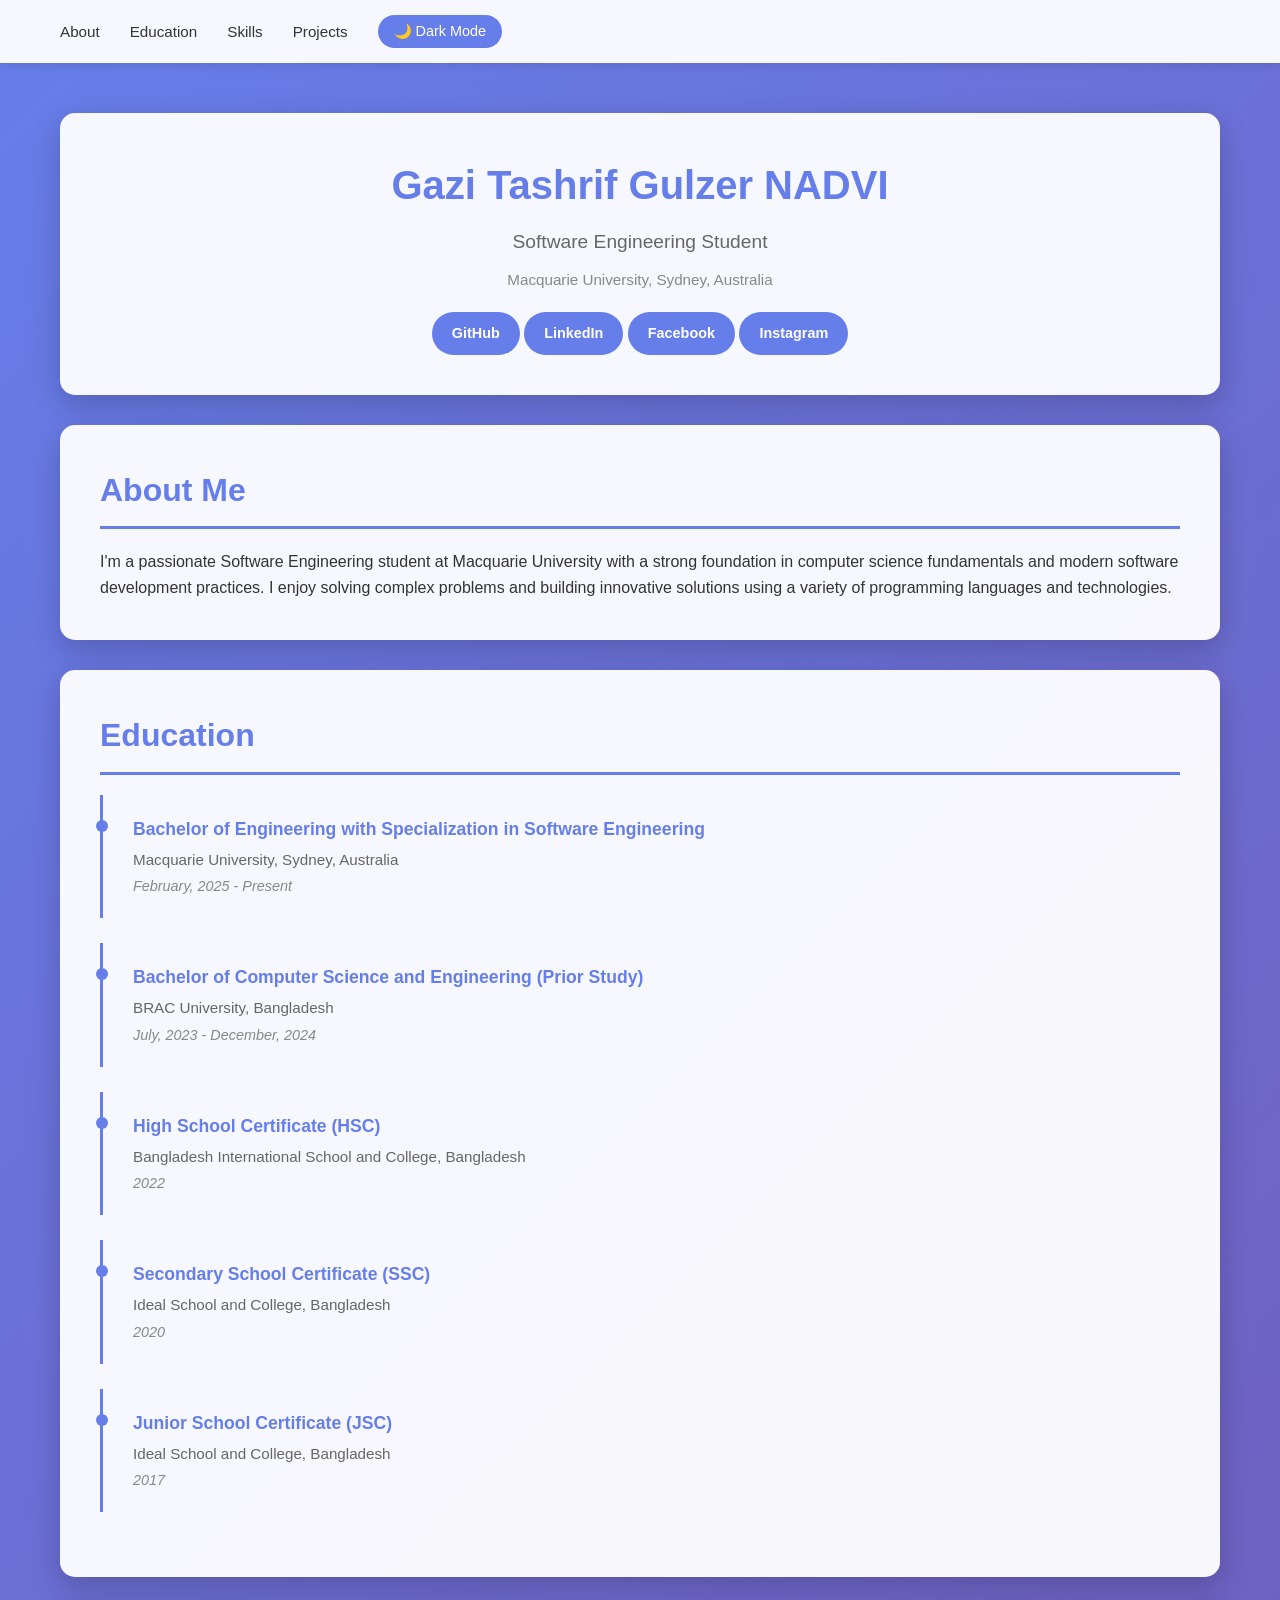
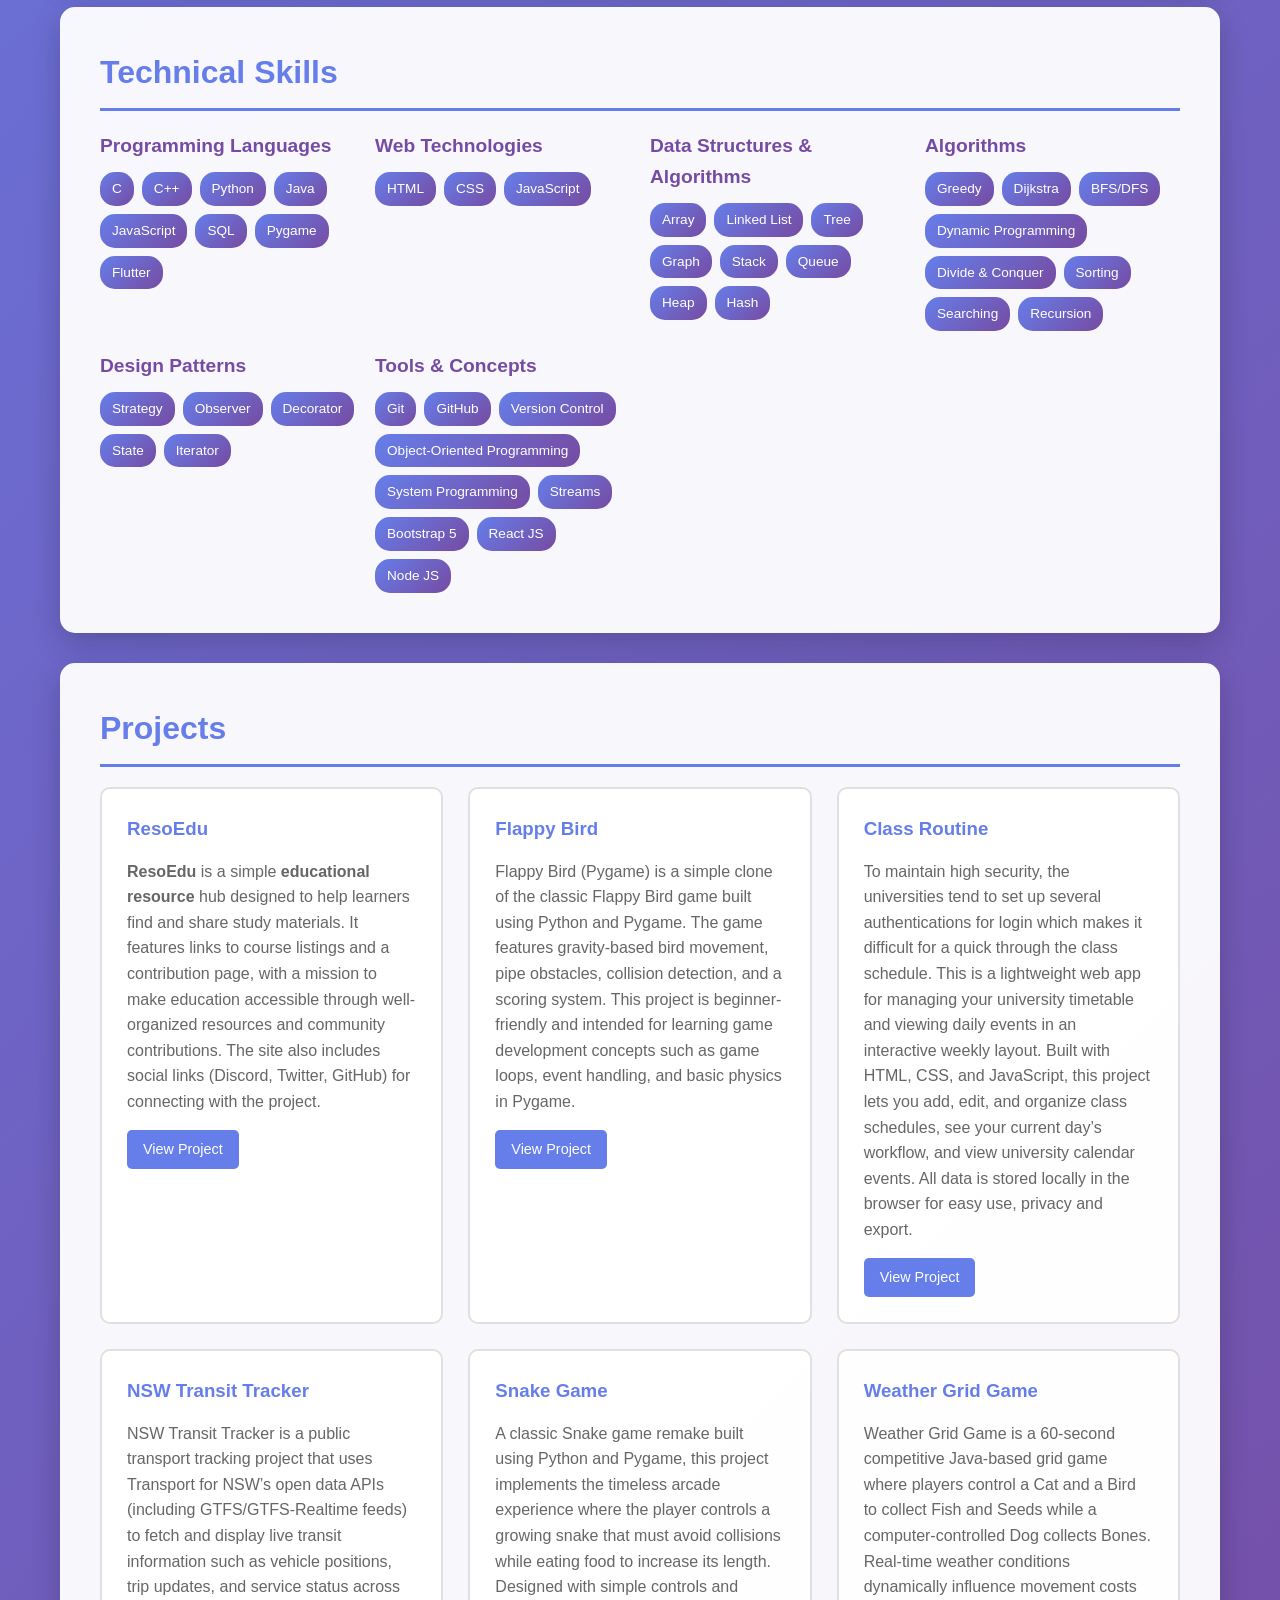
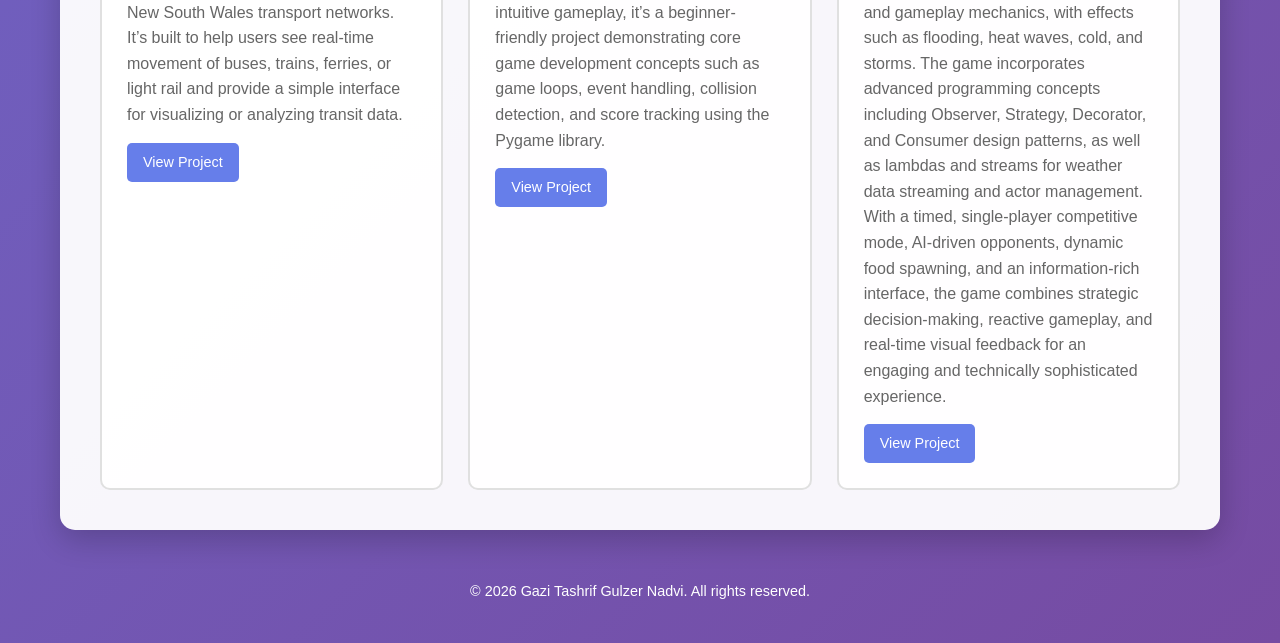
==== commit 1c3e4a72: "v4.0 - Redesigned profile - Minimalism - Reduced distraction - Straight to the point - Reduced f" ====
--- a/index.html
+++ b/index.html
@@ -1,224 +1,213 @@
-<!DOCTYPE html>
-<html lang="en">
-<head>
-    <meta charset="UTF-8">
-    <meta name="viewport" content="width=device-width, initial-scale=1.0">
-    <title>Tashrif Gulzer</title>
-    <link rel="stylesheet" href="style.css">
-    <link rel="stylesheet" href="bootstrap-5.0.2-dist\css\bootstrap-grid.min.css">
-    <link rel="stylesheet" href="bootstrap-5.0.2-dist\css\bootstrap.min.css">
-    <script src="script.js"></script>
-    
-</head>
-<body>
-   <nav class="navigateBar">
-    <div class="navigate navigate-all">
-        <p class="title">TG</p>
-        <p class="link home" id="home">Home</p>
-        <p class="link project" id="project">Projects</p>
-        <p class="link about" id="about">About</p>
-        <p class="link contact" id="contact">Contact</p>
-        <button onclick="" class="btn btn-talk" id="let-talk">LET'S TALK</button>
-    </div>
-    <div class="navigate navigate-sm">
-        <div class="navigate-flex">
-        <p class="title title-sm">TG</p>
-        <button onclick="" class="btn-talk open-button" id="open-button">
-            <?xml version="1.0" encoding="iso-8859-1"?>
-            <!-- Uploaded to: SVG Repo, www.svgrepo.com, Generator: SVG Repo Mixer Tools -->
-            <!DOCTYPE svg PUBLIC "-//W3C//DTD SVG 1.1//EN" "http://www.w3.org/Graphics/SVG/1.1/DTD/svg11.dtd">
-            <svg fill="#000000" version="1.1" id="Capa_1" xmlns="http://www.w3.org/2000/svg" xmlns:xlink="http://www.w3.org/1999/xlink" 
-                width="25px" height="25px" viewBox="0 0 24.75 24.75" xml:space="preserve"
-                >
-            <g>
-                <path d="M0,3.875c0-1.104,0.896-2,2-2h20.75c1.104,0,2,0.896,2,2s-0.896,2-2,2H2C0.896,5.875,0,4.979,0,3.875z M22.75,10.375H2
-                    c-1.104,0-2,0.896-2,2c0,1.104,0.896,2,2,2h20.75c1.104,0,2-0.896,2-2C24.75,11.271,23.855,10.375,22.75,10.375z M22.75,18.875H2
-                    c-1.104,0-2,0.896-2,2s0.896,2,2,2h20.75c1.104,0,2-0.896,2-2S23.855,18.875,22.75,18.875z" fill="#000"/>
-            </g>
-            </svg>
-        </div>
-    <div class="link-option" id="link-option">
-        <div class="open-link-option">
-            <p class="link home" id="home">Home</p>
-            <p class="link project" id="project">Projects</p>
-            <p class="link about" id="about">About</p>
-            <p class="link contact" id="contact">Contact</p>
-            <button onclick="" class="btn btn-talk" id="">LET'S TALK</button>
-        </div>
-    </div>
-    <!-- </div> -->
-   </nav>
-   <div class="row">
-    <div class="col-md-6 left-img">
-        <img src="me.jpg" class="img-fluid img-main" alt="Thumbnail picture">
-    </div>
-    <div class="col-md-6 write">
-        <div class="writing">
-            <p>Hey, I am...</p>
-            <h1>Tashrif Gulzer</h1>
-            <p class="occupation">Frontend Developer</p>
-        <div class="social-link">
-            <div class="github" id="github">
-                <?xml version="1.0" encoding="utf-8"?><!-- Uploaded to: SVG Repo, www.svgrepo.com, Generator: SVG Repo Mixer Tools -->
-<svg width="20px" height="20px" viewBox="0 0 24 24" fill="none" xmlns="http://www.w3.org/2000/svg">
-<path d="M18.6713 2.62664C18.5628 2.36483 18.3534 2.16452 18.0959 2.07627L18.094 2.07564L18.0922 2.07501L18.0884 2.07374L18.0805 2.07114L18.0636 2.06583C18.0518 2.06223 18.039 2.05856 18.0252 2.05487C17.9976 2.04749 17.966 2.04007 17.9305 2.03319C17.8593 2.01941 17.7728 2.00787 17.6708 2.00279C17.466 1.99259 17.2037 2.00858 16.8817 2.08054C16.3447 2.20053 15.6476 2.47464 14.7724 3.03631C14.7152 3.07302 14.6572 3.11096 14.5985 3.15016C14.5397 3.13561 14.4809 3.12155 14.422 3.108C12.8261 2.74083 11.1742 2.74083 9.57825 3.108C9.51933 3.12156 9.46049 3.13561 9.40173 3.15017C9.34298 3.11096 9.28499 3.07302 9.22775 3.03631C8.35163 2.47435 7.65291 2.20029 7.11455 2.08039C6.79179 2.00852 6.52891 1.99262 6.324 2.00278C6.22186 2.00784 6.13536 2.01931 6.06428 2.03299C6.0288 2.03982 5.99732 2.04717 5.96983 2.05447C5.95609 2.05812 5.94336 2.06176 5.93163 2.06531L5.91481 2.07056L5.90698 2.07311L5.9032 2.07437L5.90135 2.07499L5.89952 2.07561C5.63979 2.16397 5.42877 2.36623 5.32049 2.63061C4.91716 3.6154 4.8101 4.70134 5.00435 5.74306C5.01379 5.79367 5.02394 5.84418 5.0348 5.89458C4.99316 5.95373 4.9527 6.01368 4.91343 6.07439C4.30771 7.01089 3.98553 8.12791 4.00063 9.27493C4.00208 11.7315 4.71965 13.4139 5.9332 14.4965C6.62014 15.1093 7.41743 15.4844 8.21873 15.7208C8.31042 15.7479 8.40217 15.7731 8.49381 15.7967C8.48043 15.8432 8.46796 15.8901 8.45641 15.9373C8.40789 16.1357 8.37572 16.3394 8.36083 16.5461C8.35948 16.5648 8.35863 16.5835 8.35829 16.6022L8.32436 18.421L8.32417 18.4407C8.32417 18.4464 8.32417 18.4521 8.32417 18.4577C8.26262 18.473 8.20005 18.4843 8.13682 18.4916C7.942 18.5141 7.74467 18.4977 7.5561 18.4434C7.36752 18.3891 7.19127 18.2979 7.03752 18.1749C6.88377 18.0519 6.75553 17.8994 6.66031 17.7261L6.6505 17.7087C6.38836 17.2535 6.02627 16.8639 5.59142 16.5695C5.15656 16.275 4.6604 16.0836 4.14047 16.0099C3.59365 15.9324 3.08753 16.3128 3.01002 16.8597C2.93251 17.4065 3.31296 17.9126 3.85978 17.9901C4.07816 18.0211 4.28688 18.1015 4.47012 18.2256C4.65121 18.3482 4.80277 18.5103 4.9134 18.7C5.1346 19.0992 5.43165 19.4514 5.78801 19.7365C6.14753 20.0242 6.56032 20.2379 7.00272 20.3653C7.43348 20.4893 7.88392 20.5291 8.32949 20.4825C8.33039 20.7224 8.33103 20.9065 8.33103 21C8.33103 21.5523 8.75521 22 9.27847 22H14.7558C15.279 22 15.7032 21.5523 15.7032 21V17.2095C15.729 16.7802 15.685 16.3499 15.5738 15.9373C15.5585 15.8805 15.5419 15.824 15.5241 15.7679C15.5838 15.753 15.6435 15.7373 15.7032 15.7208C16.5277 15.4937 17.3513 15.1224 18.0588 14.4983C19.2791 13.4217 19.9982 11.7379 19.9996 9.27493C20.0147 8.12791 19.6925 7.01089 19.0868 6.07439C19.0475 6.01358 19.007 5.95354 18.9652 5.89429C18.976 5.84399 18.9861 5.79358 18.9955 5.74306C19.1893 4.69934 19.0795 3.61142 18.6713 2.62664Z" fill="#ffff"/>
-</svg>
-            </div>
-            <div class="indeed" id="indeed">
-                <?xml version="1.0" encoding="utf-8"?><!-- Uploaded to: SVG Repo, www.svgrepo.com, Generator: SVG Repo Mixer Tools -->
-<svg fill="#000000" width="20px" height="20px" viewBox="0 0 32 32" xmlns="http://www.w3.org/2000/svg">
-<path d="M19.76 13.745c-3.197 1.64-6.776-1.417-5.661-4.833 1.12-3.417 5.813-3.767 7.423-0.552 1.005 1.973 0.219 4.389-1.761 5.389zM15.469 0.76c3.291-1.197 7.057-1.135 9.875 1.313 0.593 0.489 1.063 1.115 1.364 1.828 0.281 0.916-1-0.095-1.172-0.224-0.891-0.609-1.853-1.099-2.869-1.464-5.552-1.697-10.803 1.396-14.047 6.208-1.323 2.12-2.333 4.423-3 6.833-0.063 0.297-0.156 0.584-0.281 0.86-0.145 0.271-0.068-0.735-0.068-0.765 0.12-1.005 0.313-2.005 0.573-2.985 1.505-5.244 4.839-9.609 9.625-11.609zM15.516 28.755v-11.687c0.333 0.036 0.645 0.052 0.979 0.052 1.516 0.005 3-0.412 4.297-1.193v12.823c0 1.1-0.204 1.907-0.699 2.439-0.495 0.541-1.197 0.839-1.932 0.812-0.724 0.027-1.421-0.271-1.907-0.812-0.489-0.537-0.744-1.349-0.744-2.433z" fill="#ffff"/>
-</svg>
-            </div>
-            <div class="linkedin" id="linkedin">
-                <?xml version="1.0" encoding="UTF-8" standalone="no"?>
-<!-- Uploaded to: SVG Repo, www.svgrepo.com, Generator: SVG Repo Mixer Tools -->
-<svg width="20px" height="20px" viewBox="0 0 20 20" version="1.1" xmlns="http://www.w3.org/2000/svg" xmlns:xlink="http://www.w3.org/1999/xlink">
-
-<title>linkedin [#161]</title>
-<desc>Created with Sketch.</desc>
-<defs>
-
-</defs>
-<g id="Page-1" stroke="none" stroke-width="1" fill="none" fill-rule="evenodd">
-    <g id="Dribbble-Light-Preview" transform="translate(-180.000000, -7479.000000)" fill="#fffff">
-        <g id="icons" transform="translate(56.000000, 160.000000)">
-            <path d="M144,7339 L140,7339 L140,7332.001 C140,7330.081 139.153,7329.01 137.634,7329.01 C135.981,7329.01 135,7330.126 135,7332.001 L135,7339 L131,7339 L131,7326 L135,7326 L135,7327.462 C135,7327.462 136.255,7325.26 139.083,7325.26 C141.912,7325.26 144,7326.986 144,7330.558 L144,7339 L144,7339 Z M126.442,7323.921 C125.093,7323.921 124,7322.819 124,7321.46 C124,7320.102 125.093,7319 126.442,7319 C127.79,7319 128.883,7320.102 128.883,7321.46 C128.884,7322.819 127.79,7323.921 126.442,7323.921 L126.442,7323.921 Z M124,7339 L129,7339 L129,7326 L124,7326 L124,7339 Z" id="linkedin-[#161]" fill="#ffff">
-
-</path>
-        </g>
-    </g>
-</g>
-</svg>
-            </div>
-        </div>
-        </div>
-    </div>
-   </div>
-   <div class="headline mb-5">
-    <div class="marquee">
-        <div class="marquee-content">
-            <p class="skill-set">HTML</p>
-            
-            <p class="skill-set">CSS</p>
-            
-            <p class="skill-set">Javascript</p>
-            
-            <p class="skill-set">React JS</p>
-            
-            <p class="skill-set">Node JS</p>
-            
-            <p class="skill-set">Bootstrap 5</p>
-            
-            <p class="skill-set">Python</p>
-            
-            <!-- Duplicate the content for seamless scrolling -->
-            <p class="skill-set">HTML</p>
-            <p class="skill-set">CSS</p>
-            <p class="skill-set">Javascript</p>
-            <p class="skill-set">React JS</p>
-            <p class="skill-set">Node JS</p>
-            <p class="skill-set">Bootstrap 5</p>
-            <p class="skill-set">Python</p>
-        </div>
-    </div>
-   </div>
-   <div class="education">
-    <div class="education-head">
-        <h1>EDUCATION</h1>
-    </div>
-    <div class="row edu">
-        <div class="col-md-6 mb-5">
-            <div class="card card-body-bg">
-                <div class="card-body ">
-                    <div class="row edu-card">
-                        <div class="col-md-3 mb-3">
-                            <img src="20232-bangladesh-international-school-college-logo.jpg" class="img-thumbnail" alt="...">
-                        </div>
-                        <div class="col-md-9">
-                            <h5 class="card-title">Higher School Certificate</h5>
-                            <p class="card-text">GPA: 5.00</p>
-                            <p class="card-text">Bangladesh International School and College, Dhaka, Bangladesh</p>
-                            <p class="card-text">(2020-2022)</p>
-                        </div>
-                    </div>
-                </div>
-            </div>
-        </div>
-        <div class="col-md-6 mb-5">
-            <div class="card card-body-bg">
-                <div class="card-body">
-                    <div class="row edu-card">
-                        <div class="col-md-3 mb-3">
-                            <img src="bracu_logo.png" class="img-thumbnail" alt="...">
-                        </div>
-                        <div class="col-md-9">
-                            <h5 class="card-title">Bachelor of Science in Computer Science</h5>
-                            <p class="card-text">Currently Enrolled</p>
-                            <p class="card-text">BRAC University, Dhaka, Bangladesh</p>
-                            <p class="card-text">(2023 - 2027)</p>
-                        </div>
-                    </div>
-                </div>
-            </div>
-        </div>
-    </div>
-   </div>
-
-   <div class="project mb-5">
-    <div class="education-head">
-        <h1>PROJECTS</h1>
-    </div>
-    <div class="row project-row">
-        <div class="card col-3 project-display" style="width: 18rem;">
-            <img src="interior-pro-1.jpg" class="card-img-top" alt="...">
-            <div class="card-body project-body">
-            <h5 class="card-title">Interior Design Webpage</h5>
-            <p class="card-text">A place which decorates your home for you.</p>
-            <button onclick="" class="btn btn-talk btn-view" id="">View</button>
-            </div>
-        </div>
-        <!-- <div class="col-3 project-display"> -->
-            <button onclick="" class="col-3 btn btn-talk btn-view-more" id="view-more"><p>VIEW MORE</p></button>
-        <!-- </div> -->
-    </div>
-    </div>
-<br>
-    <div class="newsletter mb-3">
-        <div class="container-md row newsletter-inner">
-            <div class="input-group mb-5 mt-5">
-                <input type="text" class="form-control" placeholder="Email for Newsletter" aria-label="Recipient's username" aria-describedby="button-addon2">
-                <button onclick="subscribe()" class="btn btn-talk" type="button" id="button-addon2 btn-subscribe">SUBSCRIBE</button>
-              </div>              
-        </div>
-    </div>
-
-    <div class="footer mb-3">
-        <div class="container-md footer-inner">
-            <div class="copyright-logo">
-                <?xml version="1.0" encoding="iso-8859-1"?>
-                <!-- Uploaded to: SVG Repo, www.svgrepo.com, Generator: SVG Repo Mixer Tools -->
-                <!DOCTYPE svg PUBLIC "-//W3C//DTD SVG 1.1//EN" "http://www.w3.org/Graphics/SVG/1.1/DTD/svg11.dtd">
-                <svg fill="#DAC5A7" height="15px" width="15px" version="1.1" id="Capa_1" xmlns="http://www.w3.org/2000/svg" xmlns:xlink="http://www.w3.org/1999/xlink" 
-                    viewBox="0 0 367.467 367.467" xml:space="preserve">
-                <g>
-                    <path d="M183.73,0.018C82.427,0.018,0,82.404,0,183.733c0,101.289,82.427,183.716,183.73,183.716
-                        c101.315,0,183.737-82.427,183.737-183.716C367.467,82.404,285.045,0.018,183.73,0.018z M183.73,326.518
-                        c-78.743,0-142.798-64.052-142.798-142.784c0-78.766,64.055-142.817,142.798-142.817c78.752,0,142.807,64.052,142.807,142.817
-                        C326.536,262.466,262.481,326.518,183.73,326.518z"/>
-                    <path d="M244.036,217.014c-11.737,20.141-33.562,32.635-56.956,32.635c-36.329,0-65.921-29.585-65.921-65.915
-                        c0-36.36,29.592-65.955,65.921-65.955c23.395,0,45.219,12.54,56.956,32.641l1.517,2.627h44.28l-2.658-7.129
-                        c-7.705-20.413-21.225-37.769-39.122-50.157c-17.942-12.42-39.017-19.009-60.973-19.009c-58.981,0-106.946,48.006-106.946,106.982
-                        c0,58.98,47.965,106.941,106.946,106.941c21.956,0,43.03-6.567,60.973-19.006c17.897-12.391,31.417-29.741,39.122-50.154
-                        l2.658-7.133h-44.28L244.036,217.014z"/>
-                </g>
-                </svg>
-            </div>
-            <div class="copyright-writing">
-                <p>Personal Portfolio Powered by Tashrif Gulzer</p>
-            </div>
-        </div>
-    </div>
-
-</body>
+<!DOCTYPE html>
+<html lang="en">
+<head>
+    <meta charset="UTF-8">
+    <meta name="viewport" content="width=device-width, initial-scale=1.0">
+    <title>Gazi Tashrif Gulzer Nadvi - Portfolio</title>
+    <link rel="stylesheet" href="style.css">
+</head>
+<body>
+    <nav>
+        <div class="nav-container">
+            <button class="mobile-menu-btn" onclick="toggleMenu()">Menu</button>
+            <ul class="nav-links" id="navLinks">
+                <li><a href="#about">About</a></li>
+                <li><a href="#education">Education</a></li>
+                <li><a href="#skills">Skills</a></li>
+                <li><a href="#projects">Projects</a></li>
+                <li><button class="theme-toggle" onclick="toggleTheme()">🌙 Dark Mode</button></li>
+            </ul>
+        </div>
+    </nav>
+
+    <div class="container">
+        <header>
+            <h1>Gazi Tashrif Gulzer NADVI</h1>
+            <p class="subtitle">Software Engineering Student</p>
+            <p class="location">Macquarie University, Sydney, Australia</p>
+            
+            <div class="social-links">
+                <b>
+                <a href="https://github.com/GTashrif" target="_blank">GitHub</a>
+                <a href="https://www.linkedin.com/in/tashrif-gulzer-10a506315/" target="_blank">LinkedIn</a>
+                <a href="https://www.facebook.com/share/1KdsqDmXCo/?mibextid=wwXIfr" target="_blank">Facebook</a>
+                <a href="https://www.instagram.com/_tashrif.g.nadvi_/" target="_blank">Instagram</a>
+                </b>
+            </div>
+        </header>
+
+        <section class="section" id="about">
+            <h2>About Me</h2>
+            <p>I'm a passionate Software Engineering student at Macquarie University with a strong foundation in computer science fundamentals and modern software development practices. I enjoy solving complex problems and building innovative solutions using a variety of programming languages and technologies.</p>
+        </section>
+
+        <section class="section" id="education">
+            <h2>Education</h2>
+            <div class="education-timeline">
+                <div class="education-item">
+                    <h3>Bachelor of Engineering with Specialization in Software Engineering</h3>
+                    <p class="institution">Macquarie University, Sydney, Australia</p>
+                    <p class="year">February, 2025 - Present</p>
+                </div>
+
+                <div class="education-item">
+                    <h3>Bachelor of Computer Science and Engineering (Prior Study)</h3>
+                    <p class="institution">BRAC University, Bangladesh</p>
+                    <p class="year">July, 2023 - December, 2024</p>
+                </div>
+
+                <div class="education-item">
+                    <h3>High School Certificate (HSC)</h3>
+                    <p class="institution">Bangladesh International School and College, Bangladesh</p>
+                    <p class="year">2022</p>
+                </div>
+
+                <div class="education-item">
+                    <h3>Secondary School Certificate (SSC)</h3>
+                    <p class="institution">Ideal School and College, Bangladesh</p>
+                    <p class="year">2020</p>
+                </div>
+
+                <div class="education-item">
+                    <h3>Junior School Certificate (JSC)</h3>
+                    <p class="institution">Ideal School and College, Bangladesh</p>
+                    <p class="year">2017</p>
+                </div>
+            </div>
+        </section>
+
+        <section class="section" id="skills">
+            <h2>Technical Skills</h2>
+            <div class="skills-grid">
+                <div class="skill-category">
+                    <h3>Programming Languages</h3>
+                    <div class="skill-tags">
+                        <span class="skill-tag">C</span>
+                        <span class="skill-tag">C++</span>
+                        <span class="skill-tag">Python</span>
+                        <span class="skill-tag">Java</span>
+                        <span class="skill-tag">JavaScript</span>
+                        <span class="skill-tag">SQL</span>
+                        <span class="skill-tag">Pygame</span>
+                        <span class="skill-tag">Flutter</span>
+                    </div>
+                </div>
+
+                <div class="skill-category">
+                    <h3>Web Technologies</h3>
+                    <div class="skill-tags">
+                        <span class="skill-tag">HTML</span>
+                        <span class="skill-tag">CSS</span>
+                        <span class="skill-tag">JavaScript</span>
+                    </div>
+                </div>
+
+                <div class="skill-category">
+                    <h3>Data Structures & Algorithms</h3>
+                    <div class="skill-tags">
+                        <span class="skill-tag">Array</span>
+                        <span class="skill-tag">Linked List</span>
+                        <span class="skill-tag">Tree</span>
+                        <span class="skill-tag">Graph</span>
+                        <span class="skill-tag">Stack</span>
+                        <span class="skill-tag">Queue</span>
+                        <span class="skill-tag">Heap</span>
+                        <span class="skill-tag">Hash</span>
+                    </div>
+                </div>
+
+                <div class="skill-category">
+                    <h3>Algorithms</h3>
+                    <div class="skill-tags">
+                        <span class="skill-tag">Greedy</span>
+                        <span class="skill-tag">Dijkstra</span>
+                        <span class="skill-tag">BFS/DFS</span>
+                        <span class="skill-tag">Dynamic Programming</span>
+                        <span class="skill-tag">Divide & Conquer</span>
+                        <span class="skill-tag">Sorting</span>
+                        <span class="skill-tag">Searching</span>
+                        <span class="skill-tag">Recursion</span>
+                    </div>
+                </div>
+
+                <div class="skill-category">
+                    <h3>Design Patterns</h3>
+                    <div class="skill-tags">
+                        <span class="skill-tag">Strategy</span>
+                        <span class="skill-tag">Observer</span>
+                        <span class="skill-tag">Decorator</span>
+                        <span class="skill-tag">State</span>
+                        <span class="skill-tag">Iterator</span>
+                    </div>
+                </div>
+
+                <div class="skill-category">
+                    <h3>Tools & Concepts</h3>
+                    <div class="skill-tags">
+                        <span class="skill-tag">Git</span>
+                        <span class="skill-tag">GitHub</span>
+                        <span class="skill-tag">Version Control</span>
+                        <span class="skill-tag">Object-Oriented Programming</span>
+                        <span class="skill-tag">System Programming</span>
+                        <span class="skill-tag">Streams</span>
+                        <span class="skill-tag">Bootstrap 5</span>
+                        <span class="skill-tag">React JS</span>
+                        <span class="skill-tag">Node JS</span>
+
+                    </div>
+                </div>
+            </div>
+        </section>
+
+        <section class="section" id="projects">
+            <h2>Projects</h2>
+            <div class="projects-container">
+                <div class="project-card">
+                    <h3>ResoEdu</h3>
+                    <p><b>ResoEdu</b> is a simple <b>educational resource</b> hub designed to help learners find and share study materials. It features links to course listings and a contribution page, with a mission to make education accessible through well-organized resources and community contributions. The site also includes social links (Discord, Twitter, GitHub) for connecting with the project.</p>
+                    <a href="https://gtashrif.github.io/resoedu/index.html" class="project-link" target="_blank">View Project</a>
+                </div>
+
+                <div class="project-card">
+                    <h3>Flappy Bird</h3>
+                    <p>Flappy Bird (Pygame) is a simple clone of the classic Flappy Bird game built using Python and Pygame. The game features gravity-based bird movement, pipe obstacles, collision detection, and a scoring system. This project is beginner-friendly and intended for learning game development concepts such as game loops, event handling, and basic physics in Pygame.</p>
+                    <a href="https://github.com/GTashrif/Flappy_Bird_pygame" class="project-link" target="_blank">View Project</a>
+                </div>
+
+                <div class="project-card">
+                    <h3>Class Routine</h3>
+                    <p>To maintain high security, the universities tend to set up several authentications for login which makes it difficult for a quick through the class schedule. This is a lightweight web app for managing your university timetable and viewing daily events in an interactive weekly layout. Built with HTML, CSS, and JavaScript, this project lets you add, edit, and organize class schedules, see your current day’s workflow, and view university calendar events. All data is stored locally in the browser for easy use, privacy and export.</p>
+                    <a href="https://gtashrif.github.io/routine/" class="project-link" target="_blank">View Project</a>
+                </div>
+                
+                <div class="project-card">
+                    <h3>NSW Transit Tracker</h3>
+                    <p>NSW Transit Tracker is a public transport tracking project that uses Transport for NSW’s open data APIs (including GTFS/GTFS-Realtime feeds) to fetch and display live transit information such as vehicle positions, trip updates, and service status across New South Wales transport networks. It’s built to help users see real-time movement of buses, trains, ferries, or light rail and provide a simple interface for visualizing or analyzing transit data.</p>
+                    <a href="https://github.com/GTashrif/nsw_transit_tracker" class="project-link" target="_blank">View Project</a>
+                </div>
+
+                <div class="project-card">
+                    <h3>Snake Game</h3>
+                    <p>A classic Snake game remake built using Python and Pygame, this project implements the timeless arcade experience where the player controls a growing snake that must avoid collisions while eating food to increase its length. Designed with simple controls and intuitive gameplay, it’s a beginner-friendly project demonstrating core game development concepts such as game loops, event handling, collision detection, and score tracking using the Pygame library.</p>
+                    <a href="https://github.com/GTashrif/Snake_pygame" class="project-link" target="_blank">View Project</a>
+                </div>
+                
+                <div class="project-card">
+                    <h3>Weather Grid Game</h3>
+                    <p>Weather Grid Game is a 60-second competitive Java-based grid game where players control a Cat and a Bird to collect Fish and Seeds while a computer-controlled Dog collects Bones. Real-time weather conditions dynamically influence movement costs and gameplay mechanics, with effects such as flooding, heat waves, cold, and storms. The game incorporates advanced programming concepts including Observer, Strategy, Decorator, and Consumer design patterns, as well as lambdas and streams for weather data streaming and actor management. With a timed, single-player competitive mode, AI-driven opponents, dynamic food spawning, and an information-rich interface, the game combines strategic decision-making, reactive gameplay, and real-time visual feedback for an engaging and technically sophisticated experience.</p>
+                    <a href="https://github.com/GTashrif/WeatherGridGame" class="project-link" target="_blank">View Project</a>
+                </div>
+
+
+
+            </div>
+        </section>
+
+        <footer>
+            <p>&copy; 2026 Gazi Tashrif Gulzer Nadvi. All rights reserved.</p>
+        </footer>
+    </div>
+
+    <script src="script.js"></script>
+</body>
 </html>
--- a/style.css
+++ b/style.css
@@ -1,320 +1,341 @@
-body{
-    margin: 0px;
-    padding: 0px;
-    background-color: #000 !important;
-}
-
-p, h1, h5{
-    margin-bottom: 0px !important;
-    color: white !important;
-}
-
-.navigateBar{
-    width: 100%;
-    display: flex;
-    justify-content: space-around;
-    height: 55px;
-    margin-bottom: 5px;
-}
-
-.navigate{
-    position: fixed;
-    width: auto;
-    display: flex;
-    gap: 20px;
-    align-items: center;
-    background-color: rgba(218, 197, 167, 0.2);
-    backdrop-filter: blur(20px);
-    border: 1px solid #DAC5A7;
-    padding-top: 5px;
-    padding-left: 15px;
-    padding-right: 15px;
-    padding-bottom: 5px;
-    border-radius: 2px;
-    margin-top: 5px;
-    color: #DAC5A7 !important;
-}
-
-.title{
-    font-size: 18px;
-}
-
-.link{
-    text-decoration: none;
-    color: #DAC5A7 !important;
-    cursor: pointer;
-    transition: color 0.8s ease;
-    transition: background-color 0.8s ease;
-    padding: 5px;
-    border-radius: 10px;
-    
-}
-
-.link:hover, .github:hover, .indeed:hover, .linkedin:hover, .open-button:hover{
-    color: white !important;
-    background-color: rgba(218, 197, 167, 0.3);
-
-}
-
-.btn-talk, .btn-project{
-    border-radius: 0px !important;
-    color: black !important;
-    background-color: #DAC5A7 !important;
-    transition: background-color 0.5s ease-in !important;
-}
-
-.btn-talk:hover, .btn-project:hover{
-    background-color: white !important;
-}
-
-.left-img{
-    width: 100px;
-    display: flex;
-    justify-content: center;
-    padding: 0% !important;
-
-}
-
-.img-main{
-    width: 50%;
-    height: 50%;
-    border-radius: 20px;
-    transition: margin-left 0.2s ease-in;
-}
-
-.img-main:hover{
-    margin-left: 20px;
-}
-
-.social-link{
-    margin-top: 20px;
-    display: flex;
-    gap: 10px;
-}
-
-.github, .indeed, .linkedin{
-    border: 1px solid #DAC5A7;
-    padding: 10px;
-    padding-top: 7px;
-    border-radius: 100%;
-    transition: background-color 0.8s ease;
-    cursor: pointer;
-}
-
-.row{
-    width: 100%;
-}
-
-.write{
-    width: auto;
-    display: flex;
-    flex-direction: column;
-    justify-content: center;
-    padding: 0% !important;
-}
-
-.writing p{
-    font-size: 40px;
-}
-
-.writing h1{
-    font-size: 50px;
-}
-
-.headline {
-    position: relative;
-    z-index: -2;
-    margin-top: 20px;
-    width: 100%;
-    overflow: hidden; /* Hides overflow to ensure continuous scrolling */
-    background-color:  rgba(218, 197, 167, 0.2);
-}
-
-.marquee {
-    display: flex;
-    white-space: nowrap; /* Prevents text wrapping */
-}
-
-.marquee-content {
-    display: flex;
-    gap: 40px;
-    animation: marquee 15s linear infinite; /* Adjust the duration as needed */
-}
-
-@keyframes marquee {
-    from {
-        transform: translateX(0);
-    }
-    to {
-        transform: translateX(-50%); /* Moves by 50% to create a continuous loop */
-    }
-}
-
-.skill-set {    
-    color: #DAC5A7 !important;
-    display: inline-block;
-    font-size: 50px;
-    font-weight: 900;
-    text-transform: uppercase;
-    padding: 0 10px; /* Adds spacing between items */
-}
-
-.education-head{
-    display: flex;
-    justify-content: center;
-    margin-bottom: 10px;
-    margin-top: 10px;
-}
-
-.education-head h1{
-    color: #DAC5A7 !important;
-}
-
-.edu{
-    display: flex;
-    justify-content: space-around !important;
-    margin: 0px !important;
-}
-
-.education-head h1{
-    font-size: 50px;
-    font-weight: 800;
-}
-
-.card-body-bg{
-    background-color: #DAC5A7 !important;
-    position: relative;
-    z-index: -2;
-}
-
-.card-title{
-    color: #000 !important;
-}
-
-.edu-card{
-    padding: 20px 5px 20px 5px;
-}
-
-.card-text{
-    color: black !important;
-}
-
-.project-row{
-    display: flex;
-    gap: 20px;
-    justify-content: center !important;
-}
-
-.project-display{
-    background-color: rgba(218, 197, 167, 0.2) !important;
-    line-height: 30px;
-}
-
-.project-body p{
-    color: #DAC5A7 !important;
-}
-
-.btn-view{
-    margin-top: 5px;
-}
-
-.btn-view-more{
-    border-radius: 5px !important;
-}
-
-.btn-view-more p{
-    font-weight: 800;
-    color: #000 !important;
-    
-}
-
-.newsletter{
-    background-color: rgba(218, 197, 167, 0.2) !important;
-    display: flex;
-    justify-content: center;
-}
-
-.newsletter-inner div input{
-    font-size: 20px;
-    background-color: rgba(218, 197, 167, 0.2);
-    color: #DAC5A7;
-    border: 1px solid #DAC5A7;
-}
-
-.footer-inner{
-    display: flex;
-    gap: 10px;
-    text-align: center;
-    align-content: center;
-    justify-content: center;
-}
-
-.navigate-sm{
-    width: 100%;
-    display: none;
-    /* display: block; */
-}
-
-.navigate-flex{
-    width: 100%;
-    justify-content: space-between;
-    display: none;
-    /* display: flex; */
-}
-
-.title-sm, .open-button{
-    font-size: 25px;
-    cursor: pointer;
-    padding: 0px 5px 0px 5px;
-}
-
-.link-option{
-    display: none;
-    /* display: block; */
-}
-
-.open-link-option{
-    display: flex;
-    flex-direction: column;
-    justify-content: center;
-    text-align: center;
-}
-
-@media screen and (max-width: 500px) {
-    .navigate-flex{
-        display: flex;
-    }
-    .navigate-sm{
-        display: block;
-    }
-
-    .navigate-all{
-        display: none;
-    }
-
-    .social-link{
-        justify-content: center;
-    }
-    .writing p{
-        font-size: 20px;
-    }
-    
-    .writing h1{
-        font-size: 40px;
-    }
-    .write{
-        width: 100%;
-        text-align: center;
-        justify-content: center;
-        padding: 0% !important;
-    }
-
-    .link-option{
-        display: none;
-        animation: slow-anime 2s ease;
-        height: 0%
-    }
-
-
-
+* {
+    margin: 0;
+    padding: 0;
+    box-sizing: border-box;
+}
+
+:root {
+    --bg-gradient-start: #667eea;
+    --bg-gradient-end: #764ba2;
+    --card-bg: rgba(255, 255, 255, 0.95);
+    --text-primary: #333;
+    --text-secondary: #666;
+    --text-tertiary: #888;
+    --accent-color: #667eea;
+    --accent-hover: #764ba2;
+    --border-color: #e0e0e0;
+    --footer-text: white;
+}
+
+[data-theme="dark"] {
+    --bg-gradient-start: #1a1a2e;
+    --bg-gradient-end: #16213e;
+    --card-bg: rgba(30, 30, 46, 0.95);
+    --text-primary: #e0e0e0;
+    --text-secondary: #b0b0b0;
+    --text-tertiary: #808080;
+    --accent-color: #8b9cff;
+    --accent-hover: #9b7ed9;
+    --border-color: #3a3a4a;
+    --footer-text: #b0b0b0;
+}
+
+body {
+    font-family: 'Segoe UI', Tahoma, Geneva, Verdana, sans-serif;
+    line-height: 1.6;
+    color: var(--text-primary);
+    background: linear-gradient(135deg, var(--bg-gradient-start) 0%, var(--bg-gradient-end) 100%);
+    min-height: 100vh;
+    transition: background 0.3s ease;
+}
+
+nav {
+    background: var(--card-bg);
+    padding: 15px 0;
+    position: sticky;
+    top: 0;
+    z-index: 1000;
+    box-shadow: 0 2px 10px rgba(0, 0, 0, 0.1);
+    transition: background 0.3s ease;
+}
+
+.nav-container {
+    max-width: 1200px;
+    margin: 0 auto;
+    padding: 0 20px;
+    display: flex;
+    justify-content: space-between;
+    align-items: center;
+}
+
+.nav-links {
+    display: flex;
+    gap: 30px;
+    list-style: none;
+    align-items: center;
+}
+
+.nav-links a {
+    color: var(--text-primary);
+    text-decoration: none;
+    font-size: 0.95em;
+    transition: color 0.3s ease;
+    font-weight: 500;
+}
+
+.nav-links a:hover {
+    color: var(--accent-color);
+}
+
+.theme-toggle {
+    background: var(--accent-color);
+    color: white;
+    border: none;
+    padding: 8px 16px;
+    border-radius: 20px;
+    cursor: pointer;
+    font-size: 0.9em;
+    transition: all 0.3s ease;
+    font-weight: 500;
+}
+
+.theme-toggle:hover {
+    background: var(--accent-hover);
+    transform: translateY(-2px);
+}
+
+.container {
+    max-width: 1200px;
+    margin: 0 auto;
+    padding: 20px;
+}
+
+header {
+    background: var(--card-bg);
+    padding: 40px;
+    border-radius: 15px;
+    margin-bottom: 30px;
+    margin-top: 30px;
+    box-shadow: 0 10px 30px rgba(0, 0, 0, 0.2);
+    text-align: center;
+    transition: background 0.3s ease;
+}
+
+h1 {
+    color: var(--accent-color);
+    font-size: 2.5em;
+    margin-bottom: 10px;
+}
+
+.subtitle {
+    color: var(--text-secondary);
+    font-size: 1.2em;
+    margin-bottom: 10px;
+}
+
+.location {
+    color: var(--text-tertiary);
+    font-size: 0.95em;
+}
+
+.social-links {
+    margin-top: 20px;
+    display: flex;
+    gap: 15px;
+    justify-content: center;
+    flex-wrap: wrap;
+}
+
+.social-links a {
+    display: inline-block;
+    padding: 10px 20px;
+    background: var(--accent-color);
+    color: white;
+    text-decoration: none;
+    border-radius: 25px;
+    transition: all 0.3s ease;
+    font-size: 0.9em;
+}
+
+.social-links a:hover {
+    background: var(--accent-hover);
+    transform: translateY(-2px);
+    box-shadow: 0 5px 15px rgba(0, 0, 0, 0.2);
+}
+
+.section {
+    background: var(--card-bg);
+    padding: 40px;
+    border-radius: 15px;
+    margin-bottom: 30px;
+    box-shadow: 0 10px 30px rgba(0, 0, 0, 0.2);
+    transition: background 0.3s ease;
+}
+
+h2 {
+    color: var(--accent-color);
+    margin-bottom: 20px;
+    font-size: 2em;
+    border-bottom: 3px solid var(--accent-color);
+    padding-bottom: 10px;
+}
+
+.skills-grid {
+    display: grid;
+    grid-template-columns: repeat(auto-fit, minmax(250px, 1fr));
+    gap: 20px;
+    margin-top: 20px;
+}
+
+.skill-category h3 {
+    color: var(--accent-hover);
+    margin-bottom: 10px;
+    font-size: 1.2em;
+}
+
+.skill-tags {
+    display: flex;
+    flex-wrap: wrap;
+    gap: 8px;
+}
+
+.skill-tag {
+    background: linear-gradient(135deg, var(--accent-color) 0%, var(--accent-hover) 100%);
+    color: white;
+    padding: 6px 12px;
+    border-radius: 15px;
+    font-size: 0.85em;
+}
+
+.projects-container {
+    display: grid;
+    grid-template-columns: repeat(auto-fill, minmax(300px, 1fr));
+    gap: 25px;
+    margin-top: 20px;
+}
+
+.project-card {
+    background: var(--card-bg);
+    border: 2px solid var(--border-color);
+    border-radius: 10px;
+    padding: 25px;
+    transition: all 0.3s ease;
+}
+
+.project-card:hover {
+    transform: translateY(-5px);
+    box-shadow: 0 8px 20px rgba(102, 126, 234, 0.3);
+    border-color: var(--accent-color);
+}
+
+.project-card h3 {
+    color: var(--accent-color);
+    margin-bottom: 15px;
+}
+
+.project-card p {
+    color: var(--text-secondary);
+    margin-bottom: 15px;
+}
+
+.project-link {
+    display: inline-block;
+    padding: 8px 16px;
+    background: var(--accent-color);
+    color: white;
+    text-decoration: none;
+    border-radius: 5px;
+    font-size: 0.9em;
+    transition: all 0.3s ease;
+}
+
+.project-link:hover {
+    background: var(--accent-hover);
+}
+
+.education-timeline {
+    margin-top: 20px;
+}
+
+.education-item {
+    padding: 20px;
+    border-left: 3px solid var(--accent-color);
+    margin-bottom: 25px;
+    position: relative;
+    padding-left: 30px;
+}
+
+.education-item::before {
+    content: '';
+    width: 12px;
+    height: 12px;
+    background: var(--accent-color);
+    border-radius: 50%;
+    position: absolute;
+    left: -7.5px;
+    top: 25px;
+}
+
+.education-item h3 {
+    color: var(--accent-color);
+    font-size: 1.1em;
+    margin-bottom: 5px;
+}
+
+.education-item .institution {
+    color: var(--text-secondary);
+    font-size: 0.95em;
+    margin-bottom: 3px;
+}
+
+.education-item .year {
+    color: var(--text-tertiary);
+    font-size: 0.9em;
+    font-style: italic;
+}
+
+footer {
+    text-align: center;
+    padding: 20px;
+    color: var(--footer-text);
+    font-size: 0.9em;
+}
+
+.mobile-menu-btn {
+    display: none;
+    background: var(--accent-color);
+    color: white;
+    border: none;
+    padding: 8px 16px;
+    border-radius: 5px;
+    cursor: pointer;
+    font-size: 0.9em;
+}
+
+@media (max-width: 768px) {
+    h1 {
+        font-size: 2em;
+    }
+
+    .section {
+        padding: 25px;
+    }
+
+    .skills-grid {
+        grid-template-columns: 1fr;
+    }
+
+    .nav-links {
+        display: none;
+        position: absolute;
+        top: 100%;
+        left: 0;
+        right: 0;
+        background: var(--card-bg);
+        flex-direction: column;
+        padding: 20px;
+        box-shadow: 0 5px 10px rgba(0, 0, 0, 0.1);
+    }
+
+    .nav-links.active {
+        display: flex;
+    }
+
+    .mobile-menu-btn {
+        display: block;
+    }
+
+    .nav-container {
+        flex-wrap: wrap;
+    }
 }
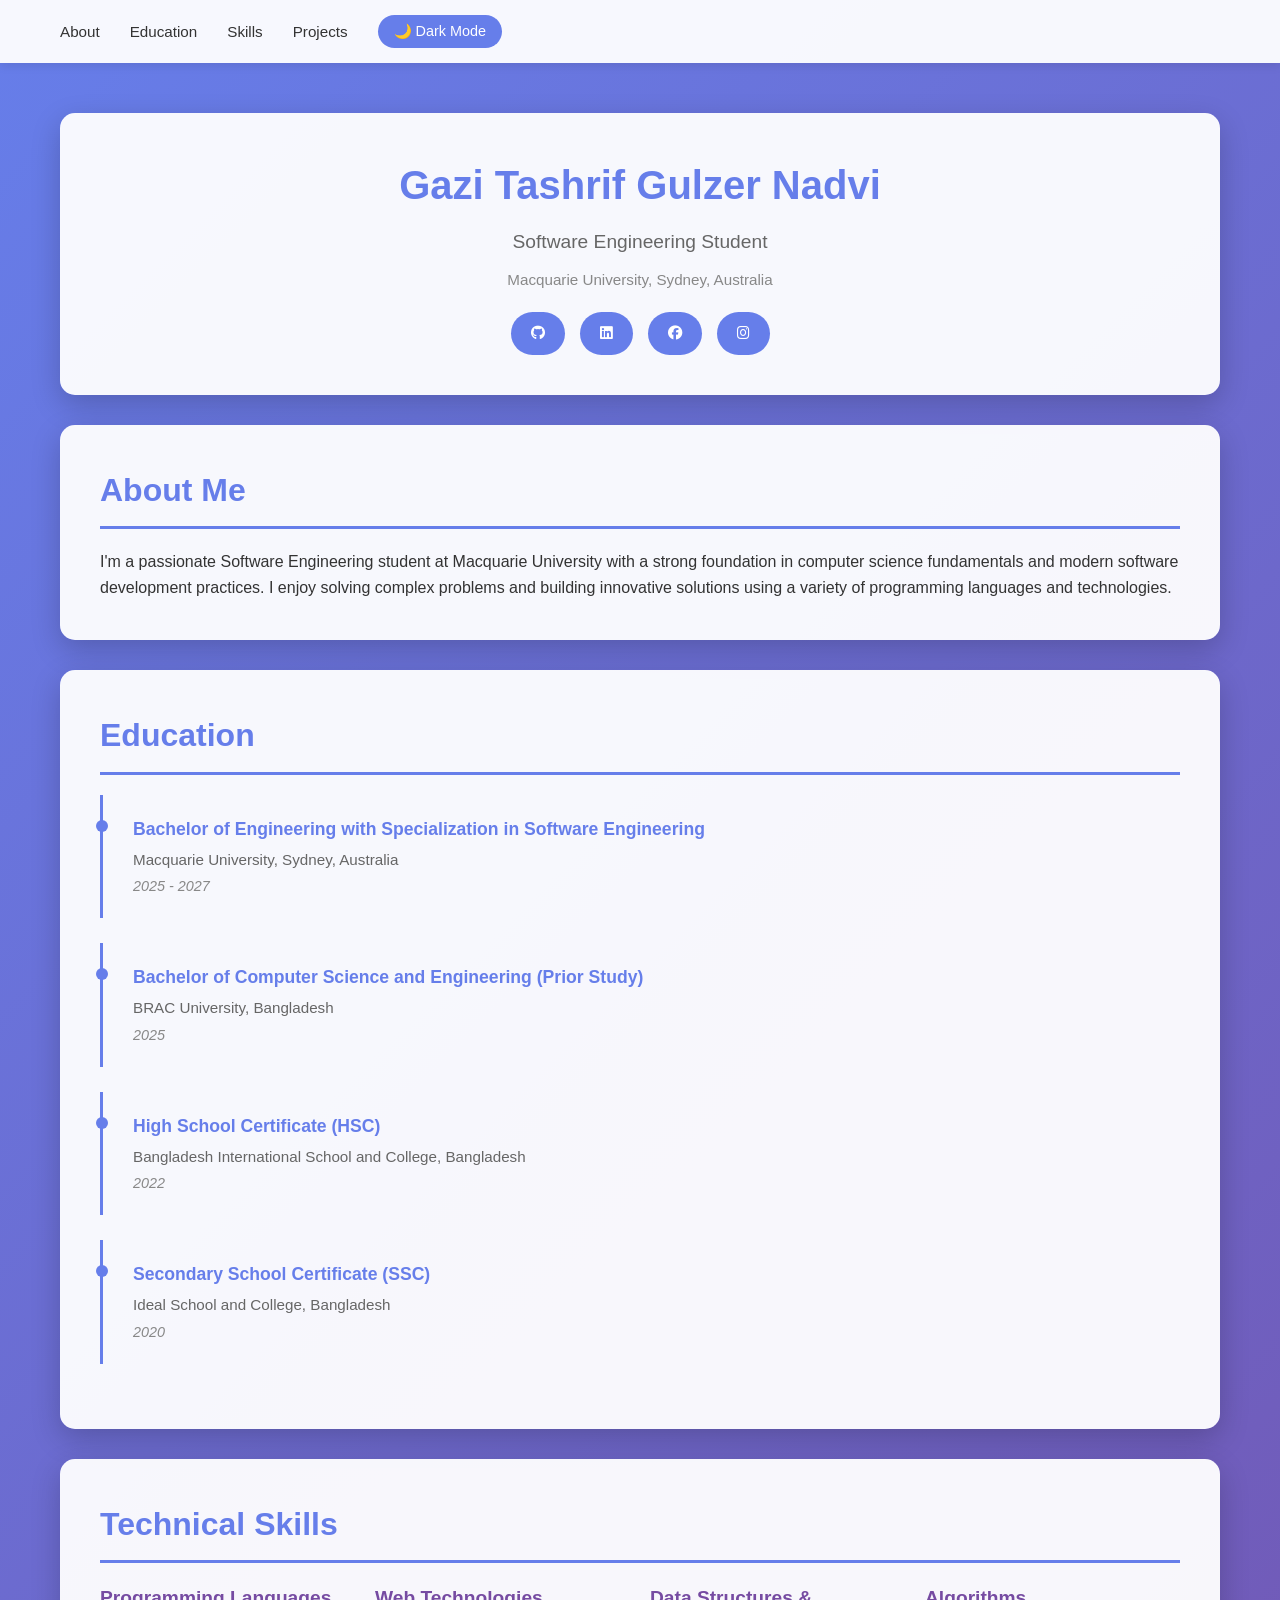
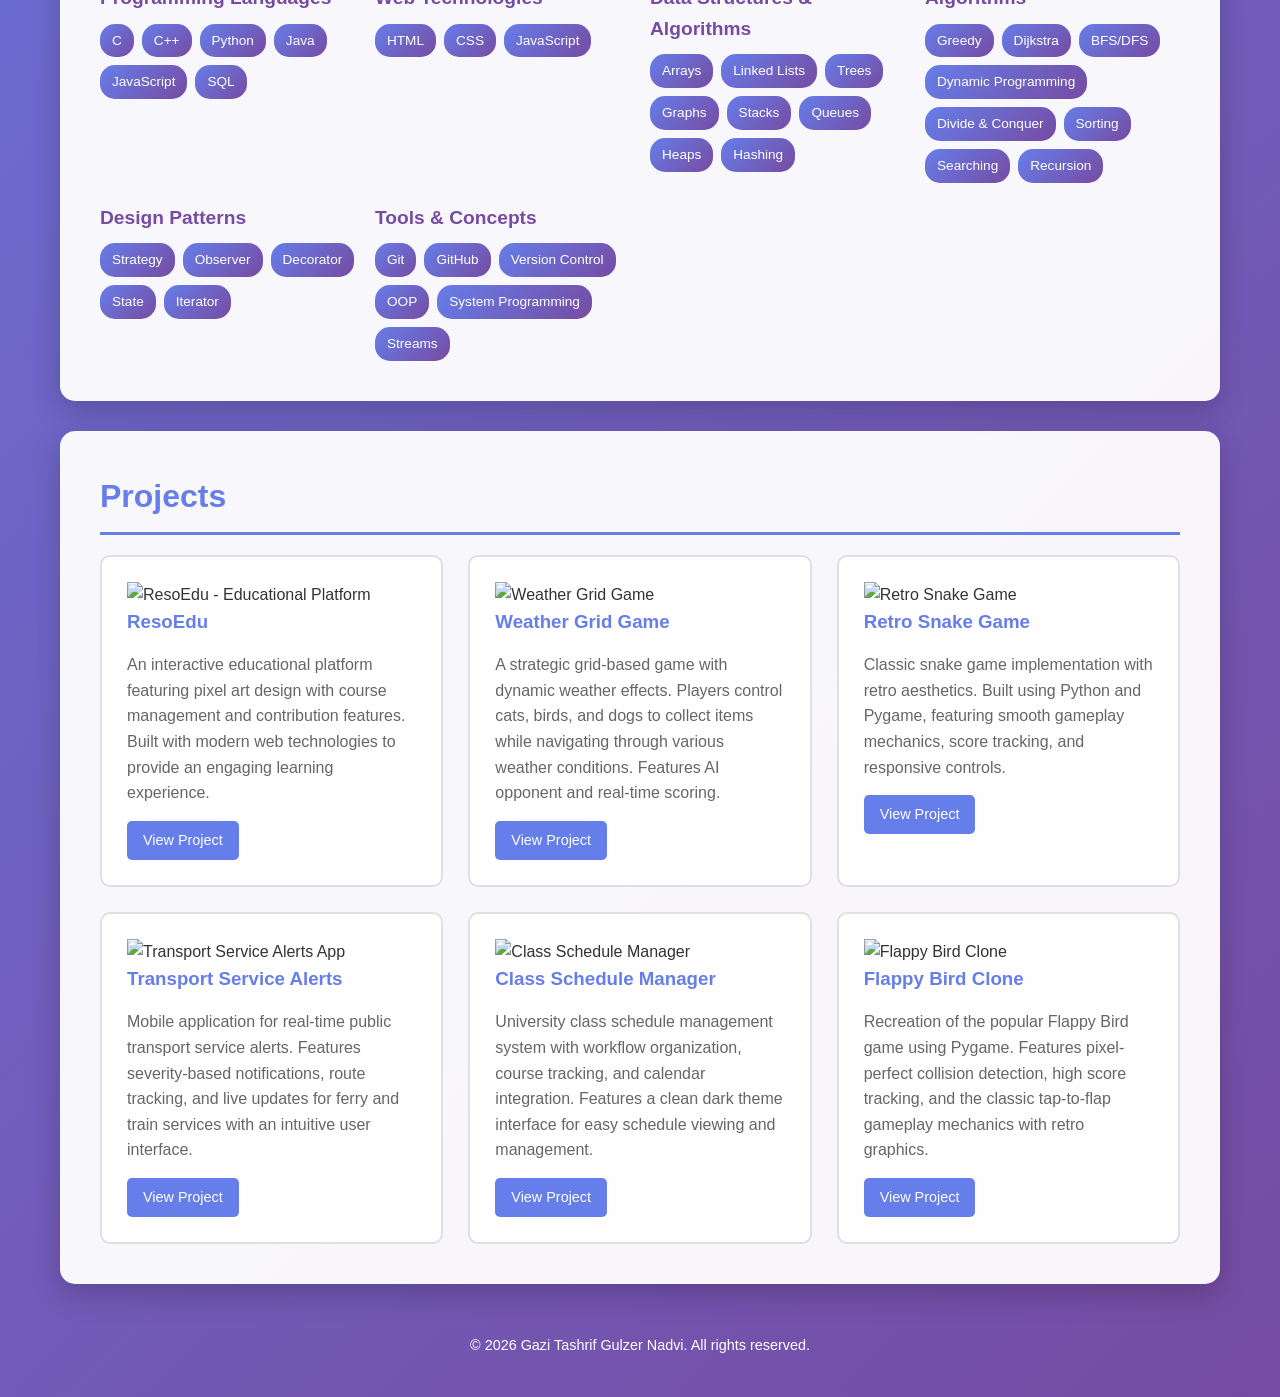
==== commit cedc00fe: "v4.1 Updated project descriptions and links in the portfolio." ====
--- a/index.html
+++ b/index.html
@@ -4,6 +4,7 @@
     <meta charset="UTF-8">
     <meta name="viewport" content="width=device-width, initial-scale=1.0">
     <title>Gazi Tashrif Gulzer Nadvi - Portfolio</title>
+    <link rel="stylesheet" href="https://cdnjs.cloudflare.com/ajax/libs/font-awesome/6.5.1/css/all.min.css">
     <link rel="stylesheet" href="style.css">
 </head>
 <body>
@@ -22,17 +23,15 @@
 
     <div class="container">
         <header>
-            <h1>Gazi Tashrif Gulzer NADVI</h1>
+            <h1>Gazi Tashrif Gulzer Nadvi</h1>
             <p class="subtitle">Software Engineering Student</p>
             <p class="location">Macquarie University, Sydney, Australia</p>
             
             <div class="social-links">
-                <b>
-                <a href="https://github.com/GTashrif" target="_blank">GitHub</a>
-                <a href="https://www.linkedin.com/in/tashrif-gulzer-10a506315/" target="_blank">LinkedIn</a>
-                <a href="https://www.facebook.com/share/1KdsqDmXCo/?mibextid=wwXIfr" target="_blank">Facebook</a>
-                <a href="https://www.instagram.com/_tashrif.g.nadvi_/" target="_blank">Instagram</a>
-                </b>
+                <a href="https://github.com/yourusername" target="_blank"><i class="fab fa-github"></i></a>
+                <a href="https://linkedin.com/in/yourusername" target="_blank"><i class="fab fa-linkedin"></i></a>
+                <a href="https://facebook.com/yourusername" target="_blank"><i class="fab fa-facebook"></i></a>
+                <a href="https://instagram.com/yourusername" target="_blank"><i class="fab fa-instagram"></i></a>
             </div>
         </header>
 
@@ -47,13 +46,13 @@
                 <div class="education-item">
                     <h3>Bachelor of Engineering with Specialization in Software Engineering</h3>
                     <p class="institution">Macquarie University, Sydney, Australia</p>
-                    <p class="year">February, 2025 - Present</p>
+                    <p class="year">2025 - 2027</p>
                 </div>
 
                 <div class="education-item">
                     <h3>Bachelor of Computer Science and Engineering (Prior Study)</h3>
                     <p class="institution">BRAC University, Bangladesh</p>
-                    <p class="year">July, 2023 - December, 2024</p>
+                    <p class="year">2025</p>
                 </div>
 
                 <div class="education-item">
@@ -66,12 +65,6 @@
                     <h3>Secondary School Certificate (SSC)</h3>
                     <p class="institution">Ideal School and College, Bangladesh</p>
                     <p class="year">2020</p>
-                </div>
-
-                <div class="education-item">
-                    <h3>Junior School Certificate (JSC)</h3>
-                    <p class="institution">Ideal School and College, Bangladesh</p>
-                    <p class="year">2017</p>
                 </div>
             </div>
         </section>
@@ -88,8 +81,6 @@
                         <span class="skill-tag">Java</span>
                         <span class="skill-tag">JavaScript</span>
                         <span class="skill-tag">SQL</span>
-                        <span class="skill-tag">Pygame</span>
-                        <span class="skill-tag">Flutter</span>
                     </div>
                 </div>
 
@@ -105,14 +96,14 @@
                 <div class="skill-category">
                     <h3>Data Structures & Algorithms</h3>
                     <div class="skill-tags">
-                        <span class="skill-tag">Array</span>
-                        <span class="skill-tag">Linked List</span>
-                        <span class="skill-tag">Tree</span>
-                        <span class="skill-tag">Graph</span>
-                        <span class="skill-tag">Stack</span>
-                        <span class="skill-tag">Queue</span>
-                        <span class="skill-tag">Heap</span>
-                        <span class="skill-tag">Hash</span>
+                        <span class="skill-tag">Arrays</span>
+                        <span class="skill-tag">Linked Lists</span>
+                        <span class="skill-tag">Trees</span>
+                        <span class="skill-tag">Graphs</span>
+                        <span class="skill-tag">Stacks</span>
+                        <span class="skill-tag">Queues</span>
+                        <span class="skill-tag">Heaps</span>
+                        <span class="skill-tag">Hashing</span>
                     </div>
                 </div>
 
@@ -147,13 +138,9 @@
                         <span class="skill-tag">Git</span>
                         <span class="skill-tag">GitHub</span>
                         <span class="skill-tag">Version Control</span>
-                        <span class="skill-tag">Object-Oriented Programming</span>
+                        <span class="skill-tag">OOP</span>
                         <span class="skill-tag">System Programming</span>
                         <span class="skill-tag">Streams</span>
-                        <span class="skill-tag">Bootstrap 5</span>
-                        <span class="skill-tag">React JS</span>
-                        <span class="skill-tag">Node JS</span>
-
                     </div>
                 </div>
             </div>
@@ -163,43 +150,46 @@
             <h2>Projects</h2>
             <div class="projects-container">
                 <div class="project-card">
+                    <img src="images/resoedu.png" alt="ResoEdu - Educational Platform" class="project-image">
                     <h3>ResoEdu</h3>
-                    <p><b>ResoEdu</b> is a simple <b>educational resource</b> hub designed to help learners find and share study materials. It features links to course listings and a contribution page, with a mission to make education accessible through well-organized resources and community contributions. The site also includes social links (Discord, Twitter, GitHub) for connecting with the project.</p>
-                    <a href="https://gtashrif.github.io/resoedu/index.html" class="project-link" target="_blank">View Project</a>
-                </div>
-
-                <div class="project-card">
-                    <h3>Flappy Bird</h3>
-                    <p>Flappy Bird (Pygame) is a simple clone of the classic Flappy Bird game built using Python and Pygame. The game features gravity-based bird movement, pipe obstacles, collision detection, and a scoring system. This project is beginner-friendly and intended for learning game development concepts such as game loops, event handling, and basic physics in Pygame.</p>
-                    <a href="https://github.com/GTashrif/Flappy_Bird_pygame" class="project-link" target="_blank">View Project</a>
-                </div>
-
-                <div class="project-card">
-                    <h3>Class Routine</h3>
-                    <p>To maintain high security, the universities tend to set up several authentications for login which makes it difficult for a quick through the class schedule. This is a lightweight web app for managing your university timetable and viewing daily events in an interactive weekly layout. Built with HTML, CSS, and JavaScript, this project lets you add, edit, and organize class schedules, see your current day’s workflow, and view university calendar events. All data is stored locally in the browser for easy use, privacy and export.</p>
-                    <a href="https://gtashrif.github.io/routine/" class="project-link" target="_blank">View Project</a>
-                </div>
-                
-                <div class="project-card">
-                    <h3>NSW Transit Tracker</h3>
-                    <p>NSW Transit Tracker is a public transport tracking project that uses Transport for NSW’s open data APIs (including GTFS/GTFS-Realtime feeds) to fetch and display live transit information such as vehicle positions, trip updates, and service status across New South Wales transport networks. It’s built to help users see real-time movement of buses, trains, ferries, or light rail and provide a simple interface for visualizing or analyzing transit data.</p>
-                    <a href="https://github.com/GTashrif/nsw_transit_tracker" class="project-link" target="_blank">View Project</a>
-                </div>
-
-                <div class="project-card">
-                    <h3>Snake Game</h3>
-                    <p>A classic Snake game remake built using Python and Pygame, this project implements the timeless arcade experience where the player controls a growing snake that must avoid collisions while eating food to increase its length. Designed with simple controls and intuitive gameplay, it’s a beginner-friendly project demonstrating core game development concepts such as game loops, event handling, collision detection, and score tracking using the Pygame library.</p>
-                    <a href="https://github.com/GTashrif/Snake_pygame" class="project-link" target="_blank">View Project</a>
-                </div>
-                
-                <div class="project-card">
+                    <p>An interactive educational platform featuring pixel art design with course management and contribution features. Built with modern web technologies to provide an engaging learning experience.</p>
+                    <a href="#" class="project-link">View Project</a>
+                </div>
+
+                <div class="project-card">
+                    <img src="images/weather-grid.png" alt="Weather Grid Game" class="project-image">
                     <h3>Weather Grid Game</h3>
-                    <p>Weather Grid Game is a 60-second competitive Java-based grid game where players control a Cat and a Bird to collect Fish and Seeds while a computer-controlled Dog collects Bones. Real-time weather conditions dynamically influence movement costs and gameplay mechanics, with effects such as flooding, heat waves, cold, and storms. The game incorporates advanced programming concepts including Observer, Strategy, Decorator, and Consumer design patterns, as well as lambdas and streams for weather data streaming and actor management. With a timed, single-player competitive mode, AI-driven opponents, dynamic food spawning, and an information-rich interface, the game combines strategic decision-making, reactive gameplay, and real-time visual feedback for an engaging and technically sophisticated experience.</p>
-                    <a href="https://github.com/GTashrif/WeatherGridGame" class="project-link" target="_blank">View Project</a>
-                </div>
-
-
-
+                    <p>A strategic grid-based game with dynamic weather effects. Players control cats, birds, and dogs to collect items while navigating through various weather conditions. Features AI opponent and real-time scoring.</p>
+                    <a href="#" class="project-link">View Project</a>
+                </div>
+
+                <div class="project-card">
+                    <img src="images/snake-game.png" alt="Retro Snake Game" class="project-image">
+                    <h3>Retro Snake Game</h3>
+                    <p>Classic snake game implementation with retro aesthetics. Built using Python and Pygame, featuring smooth gameplay mechanics, score tracking, and responsive controls.</p>
+                    <a href="#" class="project-link">View Project</a>
+                </div>
+
+                <div class="project-card">
+                    <img src="images/nsw-transit.png" alt="Transport Service Alerts App" class="project-image">
+                    <h3>Transport Service Alerts</h3>
+                    <p>Mobile application for real-time public transport service alerts. Features severity-based notifications, route tracking, and live updates for ferry and train services with an intuitive user interface.</p>
+                    <a href="#" class="project-link">View Project</a>
+                </div>
+
+                <div class="project-card">
+                    <img src="images/class-routine.png" alt="Class Schedule Manager" class="project-image">
+                    <h3>Class Schedule Manager</h3>
+                    <p>University class schedule management system with workflow organization, course tracking, and calendar integration. Features a clean dark theme interface for easy schedule viewing and management.</p>
+                    <a href="#" class="project-link">View Project</a>
+                </div>
+
+                <div class="project-card">
+                    <img src="images/flappy-bird.png" alt="Flappy Bird Clone" class="project-image">
+                    <h3>Flappy Bird Clone</h3>
+                    <p>Recreation of the popular Flappy Bird game using Pygame. Features pixel-perfect collision detection, high score tracking, and the classic tap-to-flap gameplay mechanics with retro graphics.</p>
+                    <a href="#" class="project-link">View Project</a>
+                </div>
             </div>
         </section>
 
@@ -210,4 +200,4 @@
 
     <script src="script.js"></script>
 </body>
-</html>+</html>
